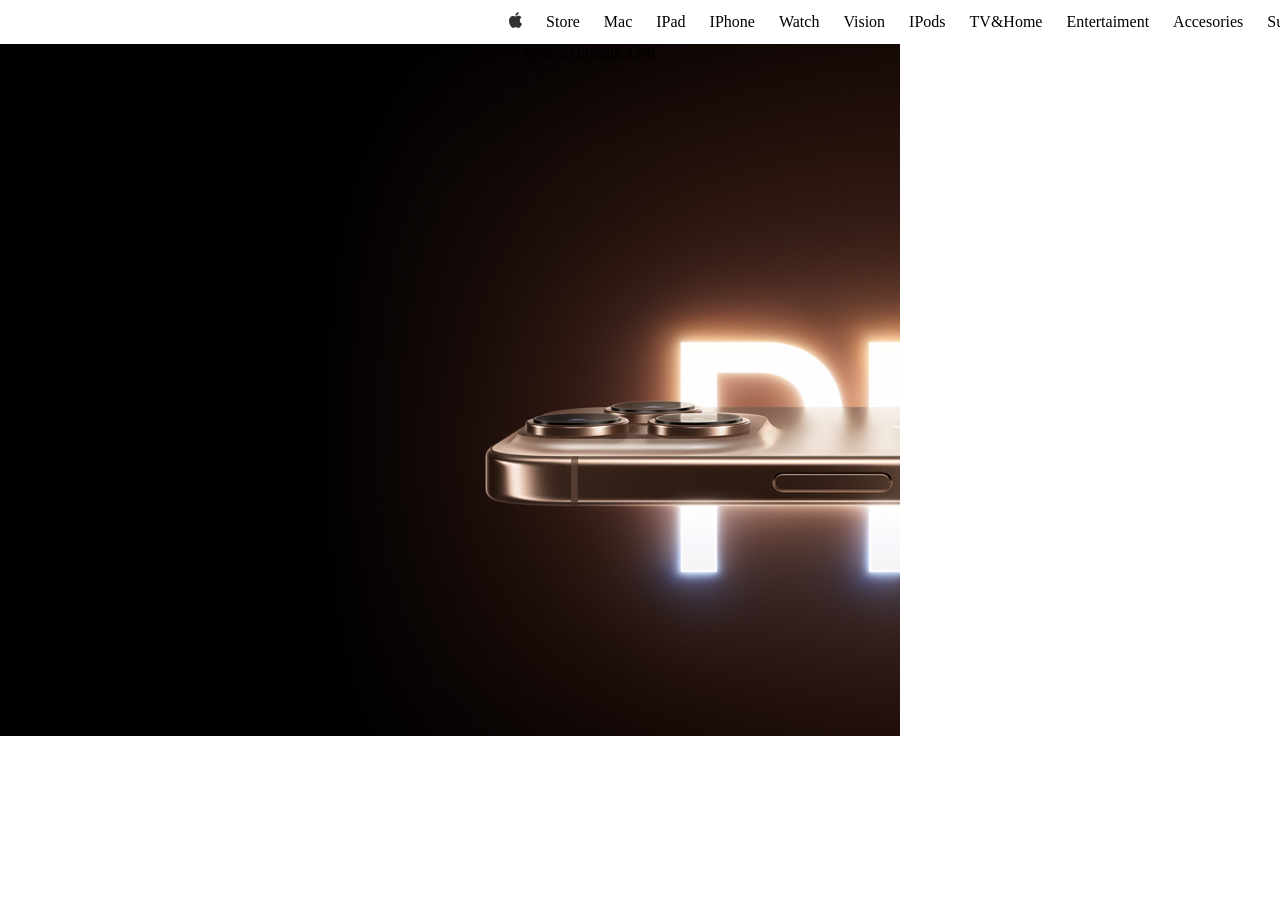
==== index.html @ 76fdfcd0 "nav heseg" ====
<!doctype html>
<html lang="en">
  <head>
    <meta charset="UTF-8" />
    <meta name="viewport" content="width=device-width, initial-scale=1.0" />
    <link rel="stylesheet" href="./style.css" />
    <title>Apple.com</title>
  </head>
  <body>
    <section class="header-menu">
      <div class="nav">
        <div class="item">
          <svg
            xmlns="http://www.w3.org/2000/svg"
            width="13"
            height="16"
            viewBox="0 0 13 16"
            fill="none"
          >
            <path
              d="M12.5589 5.4318C12.038 5.75071 11.6066 6.19655 11.3049 6.72761C11.0032 7.25867 10.8413 7.85759 10.8341 8.4683C10.8362 9.15565 11.0398 9.8273 11.4198 10.4001C11.7998 10.9728 12.3395 11.4215 12.972 11.6906C12.7226 12.4952 12.3536 13.2577 11.8772 13.9524C11.1956 14.9336 10.4829 15.9147 9.3985 15.9147C8.3141 15.9147 8.0352 15.2847 6.7855 15.2847C5.5668 15.2847 5.133 15.9354 4.1415 15.9354C3.15 15.9354 2.4581 15.0265 1.6628 13.9111C0.612269 12.3485 0.0349098 10.516 0 8.6335C0 5.5351 2.014 3.893 3.9969 3.893C5.0504 3.893 5.9283 4.5849 6.5893 4.5849C7.2193 4.5849 8.2005 3.8516 9.3985 3.8516C10.0145 3.83571 10.6249 3.97152 11.176 4.24708C11.7271 4.52264 12.202 4.92949 12.5589 5.4318ZM8.8305 2.54C9.3586 1.91876 9.65755 1.13513 9.6774 0.32C9.67829 0.212542 9.6679 0.105288 9.6464 0C8.73926 0.0886136 7.9004 0.520975 7.3019 1.2084C6.76871 1.80488 6.4585 2.56759 6.424 3.3669C6.4244 3.46411 6.43479 3.56102 6.455 3.6561C6.52652 3.66962 6.59912 3.67655 6.6719 3.6768C7.08997 3.64353 7.49692 3.5256 7.868 3.33018C8.23908 3.13475 8.56655 2.86591 8.8305 2.54Z"
              fill="black"
              fill-opacity="0.8"
            />
          </svg>
        </div>
        <div class="item"><p>Store</p></div>
        <div class="item"><p>Mac</p></div>
        <div class="item"><p>IPad</p></div>
        <div class="item"><p>IPhone</p></div>
        <div class="item"><p>Watch</p></div>
        <div class="item"><p>Vision</p></div>
        <div class="item"><p>IPods</p></div>
        <div class="item"><p>TV&Home</p></div>
        <div class="item"><p>Entertaiment</p></div>
        <div class="item"><p>Accesories</p></div>
        <div class="item"><p>Support</p></div>
        <svg
          xmlns="http://www.w3.org/2000/svg"
          width="31"
          height="44"
          viewBox="0 0 31 44"
          fill="none"
        >
          <path
            d="M22.298 27.202L18.428 23.332C19.129 22.403 19.55 21.251 19.55 20C19.55 16.94 17.061 14.45 14 14.45C10.94 14.45 8.44995 16.94 8.44995 20C8.44995 23.061 10.94 25.55 14 25.55C15.251 25.55 16.403 25.129 17.332 24.428L21.202 28.298C21.353 28.449 21.552 28.526 21.75 28.526C21.948 28.526 22.146 28.45 22.298 28.298C22.601 27.995 22.601 27.505 22.298 27.202ZM9.54995 20C9.54995 17.546 11.547 15.55 14 15.55C16.454 15.55 18.45 17.547 18.45 20C18.45 22.453 16.454 24.45 14 24.45C11.546 24.45 9.54995 22.454 9.54995 20Z"
            fill="black"
            fill-opacity="0.8"
          />
        </svg>
        <svg
          xmlns="http://www.w3.org/2000/svg"
          width="14"
          height="44"
          viewBox="0 0 14 44"
          fill="none"
        >
          <path
            d="M11.3535 16.0283H10.333C10.2236 15.2173 9.82728 14.4723 9.21582 13.9284C8.60436 13.3845 7.81827 13.0776 7.00003 13.0635C6.18179 13.0776 5.3957 13.3845 4.78424 13.9284C4.17278 14.4723 3.77643 15.2173 3.66703 16.0283H2.64703C2.08582 16.0286 1.54769 16.2517 1.15078 16.6485C0.753865 17.0452 0.530612 17.5833 0.530029 18.1445V25.86C0.530532 26.4211 0.753634 26.9591 1.15038 27.356C1.54712 27.7528 2.08509 27.976 2.64623 27.9767H11.3532C11.9145 27.9762 12.4526 27.753 12.8495 27.3562C13.2463 26.9593 13.4695 26.4212 13.47 25.86V18.1445C13.4694 17.5834 13.2463 17.0454 12.8495 16.6486C12.4527 16.2519 11.9147 16.0288 11.3535 16.0283ZM7.00003 14.1631C7.52744 14.1745 8.03515 14.3656 8.43921 14.7048C8.84328 15.0439 9.11951 15.5108 9.22223 16.0283H4.77783C4.88055 15.5108 5.15678 15.0439 5.56085 14.7048C5.96491 14.3656 6.47262 14.1745 7.00003 14.1631ZM12.37 25.86C12.3697 26.1296 12.2626 26.388 12.072 26.5787C11.8814 26.7693 11.623 26.8767 11.3534 26.8771H2.64653C2.37697 26.8766 2.11859 26.7693 1.92804 26.5786C1.73749 26.388 1.63032 26.1295 1.63003 25.86V18.1445C1.63035 17.875 1.73755 17.6166 1.92814 17.426C2.11872 17.2354 2.37711 17.1282 2.64663 17.1279H11.3536C11.6231 17.1282 11.8815 17.2355 12.072 17.4261C12.2625 17.6166 12.3697 17.875 12.37 18.1445V25.86Z"
            fill="black"
            fill-opacity="0.8"
          />
        </svg>
      </div>
      <div class="donating">
        <p>
          We're donating $5 to the Global fund for every purchase made with
          Apple Pay at Apple. Through 12/8
        </p>
      </div>
    </section>
    <section>
      <div class="background1"></div>
      <div class="background2"></div>
      <div class="background3"></div>
    </section>
  </body>
</html>
---- style.css ----
* {
  margin: 0;
  box-sizing: border-box;
  padding: 0;
}
.header-menu {
  width: 1920px;
  height: 44px;
  display: flex;
  flex-direction: column;
  align-items: center;
}
.nav {
  background-color: #0000d0cc 80%;
  width: 1920px;
  display: flex;
  align-items: center;
  justify-content: center;
  gap: 24px;
}
.donating {
  width: 1920px;
}

.background1 {
  background-image: url(img/Figure.png);
  width: 100vh;
  height: 692px;
}
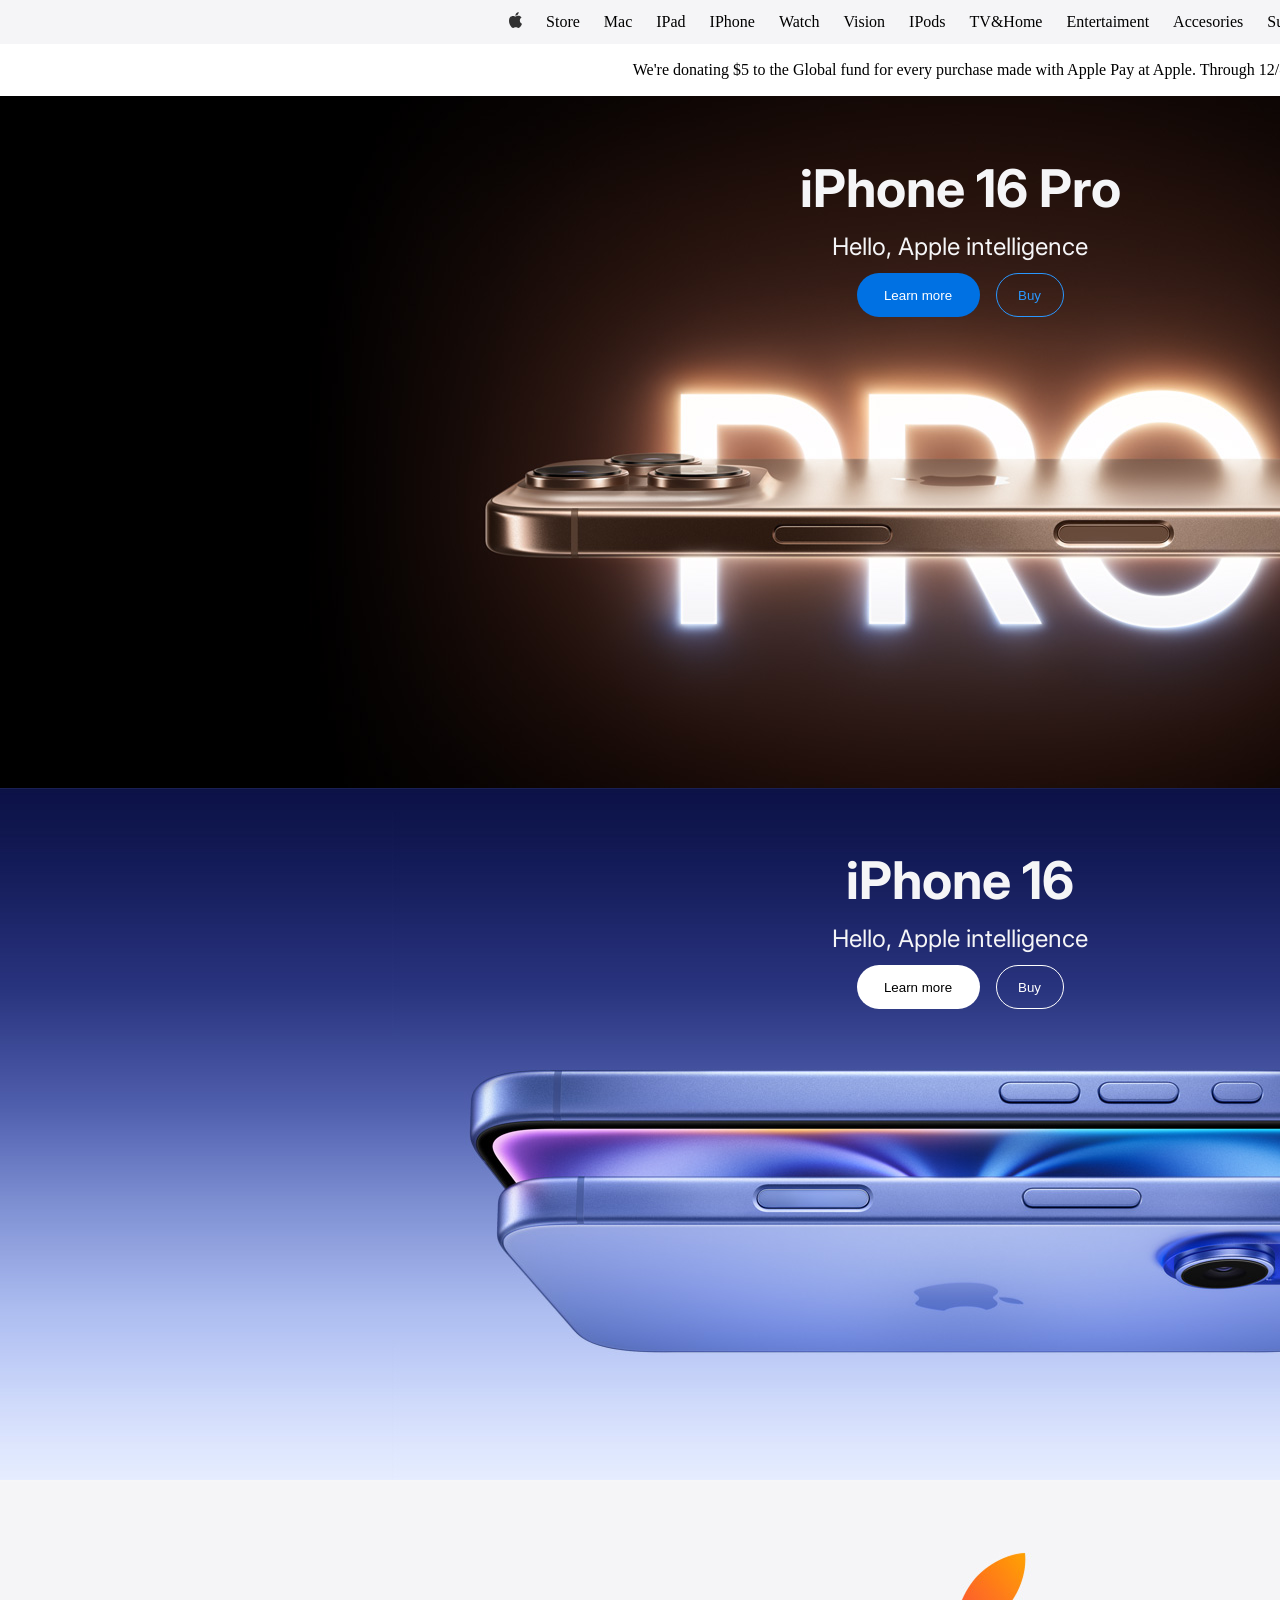
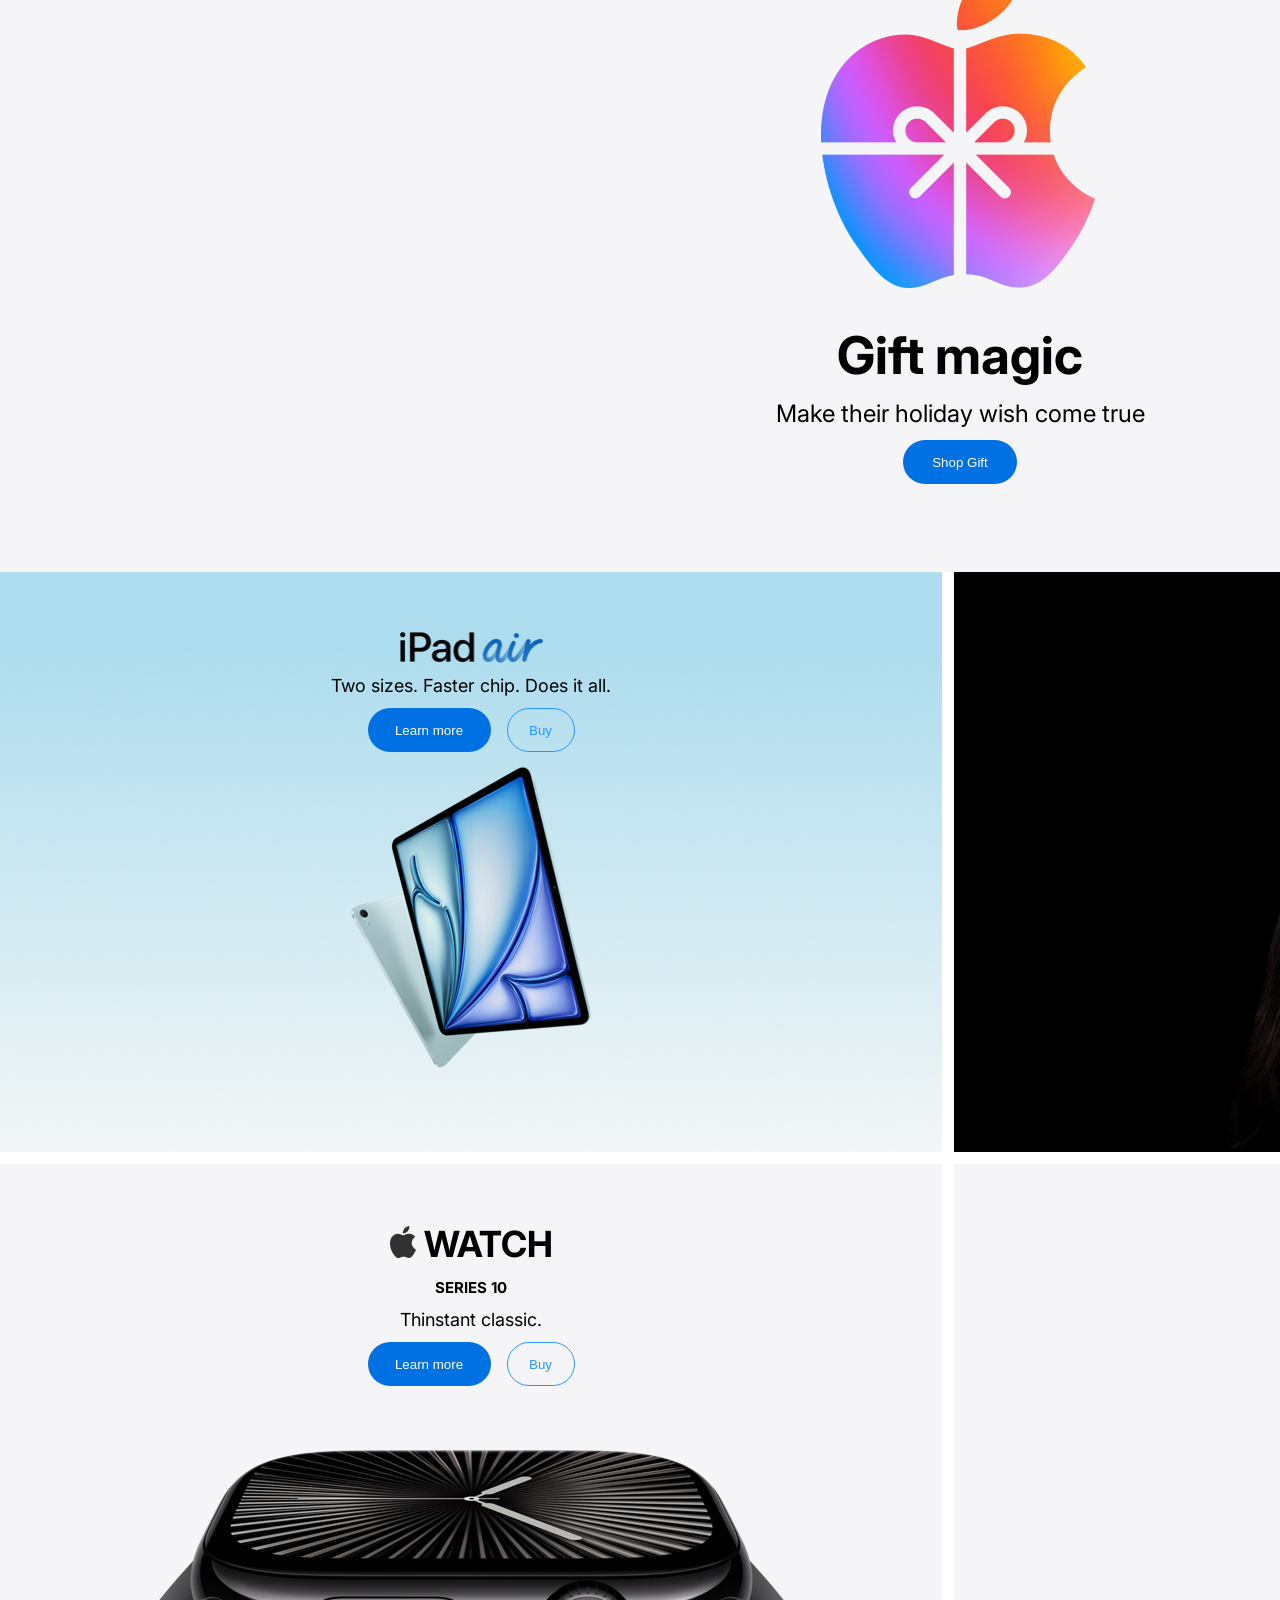
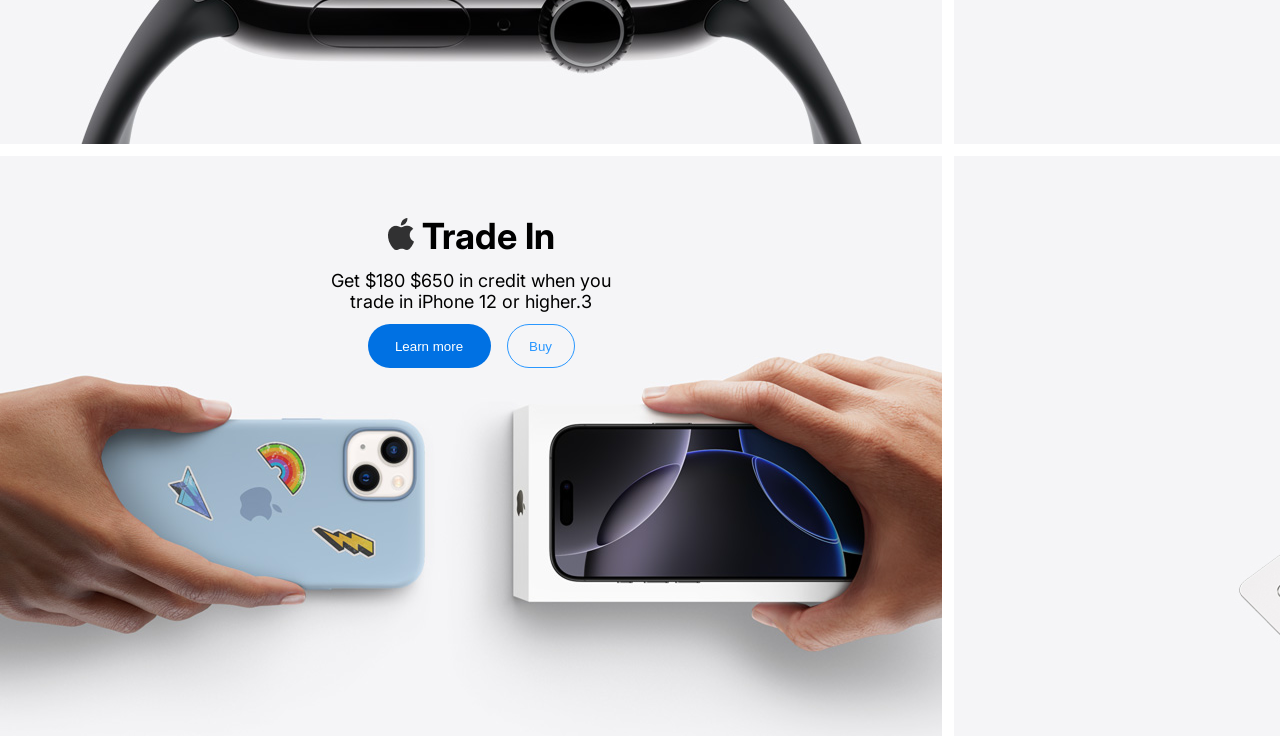
==== commit 92159b9a: "2 section duussan" ====
--- a/index.html
+++ b/index.html
@@ -4,6 +4,12 @@
     <meta charset="UTF-8" />
     <meta name="viewport" content="width=device-width, initial-scale=1.0" />
     <link rel="stylesheet" href="./style.css" />
+    <link rel="preconnect" href="https://fonts.googleapis.com" />
+    <link rel="preconnect" href="https://fonts.gstatic.com" crossorigin />
+    <link
+      href="https://fonts.googleapis.com/css2?family=Inter:ital,opsz,wght@0,14..32,100..900;1,14..32,100..900&family=Montserrat:ital,wght@0,100..900;1,100..900&display=swap"
+      rel="stylesheet"
+    />
     <title>Apple.com</title>
   </head>
   <body>
@@ -62,17 +68,120 @@
           />
         </svg>
       </div>
-      <div class="donating">
-        <p>
-          We're donating $5 to the Global fund for every purchase made with
-          Apple Pay at Apple. Through 12/8
-        </p>
+    </section>
+    <div class="banner">
+      <p>
+        We're donating $5 to the Global fund for every purchase made with Apple
+        Pay at Apple. Through 12/8
+      </p>
+    </div>
+    <section>
+      <div class="background" id="background-1">
+        <div class="title-1">
+          <h2>iPhone 16 Pro</h2>
+          <p>Hello, Apple intelligence</p>
+          <div class="buttons">
+            <button class="button-pri">Learn more</button>
+            <button class="button-sec">Buy</button>
+          </div>
+        </div>
+      </div>
+      <div class="background" id="background-2">
+        <div class="title-1">
+          <h2>iPhone 16</h2>
+          <p>Hello, Apple intelligence</p>
+          <div class="buttons">
+            <button class="button-pri-2">Learn more</button>
+            <button class="button-sec-2">Buy</button>
+          </div>
+        </div>
+      </div>
+      <div class="background3" id="background-3">
+        <div class="title-3">
+          <h2>Gift magic</h2>
+          <p>Make their holiday wish come true</p>
+          <div class="buttons3">
+            <button class="button-pri-3">Shop Gift</button>
+          </div>
+        </div>
       </div>
     </section>
-    <section>
-      <div class="background1"></div>
-      <div class="background2"></div>
-      <div class="background3"></div>
+    <section class="porduct-container">
+      <div id="porduct-background-1" class="porduct">
+        <div class="porduct-title">
+          <img src="./img/Heading 3.png" alt="" />
+          <p class="porduct-sub">Two sizes. Faster chip. Does it all.</p>
+          <div class="buttons">
+            <button class="button-pri">Learn more</button>
+            <button class="button-sec">Buy</button>
+          </div>
+        </div>
+      </div>
+      <div id="porduct-background-2" class="porduct-bottom">
+        <div class="porduct-title-bottom">
+          <h2>AirPods Pro 2</h2>
+          <p class="porduct-sub">Now with a Hearing Aid feature.</p>
+          <div class="buttons">
+            <button class="button-pri">Learn more</button>
+            <button class="button-sec">Buy</button>
+          </div>
+        </div>
+      </div>
+      <div id="porduct-background-3" class="porduct">
+        <div class="porduct-title">
+          <div class="apple-icon">
+            <img src="./img/Vector (2).png" alt="" />
+            <h2>WATCH</h2>
+          </div>
+          <h3>SERIES 10</h3>
+          <p class="porduct-sub">Thinstant classic.</p>
+          <div class="buttons">
+            <button class="button-pri">Learn more</button>
+            <button class="button-sec">Buy</button>
+          </div>
+        </div>
+      </div>
+      <div id="porduct-background-4" class="porduct">
+        <div class="porduct-title">
+          <h2>MacBook Air</h2>
+          <p class="porduct-sub">Lean. Mean. M3 machine.</p>
+          <div class="buttons">
+            <button class="button-pri">Learn more</button>
+            <button class="button-sec">Buy</button>
+          </div>
+        </div>
+      </div>
+      <div id="porduct-background-5" class="porduct">
+        <div class="porduct-title">
+          <div class="apple-icon">
+            <img src="./img/Vector (2).png" alt="" />
+            <h2>Trade In</h2>
+          </div>
+          <p class="porduct-sub">
+            Get $180 $650 in credit when you trade in iPhone 12 or higher.3
+          </p>
+          <div class="buttons">
+            <button class="button-pri">Learn more</button>
+            <button class="button-sec">Buy</button>
+          </div>
+        </div>
+      </div>
+      <div id="porduct-background-6" class="porduct">
+        <div class="porduct-title">
+          <div class="apple-icon">
+            <img src="./img/Vector (2).png" alt="" />
+            <h2>Card</h2>
+          </div>
+          <p class="porduct-sub">
+            Get up to 3% Daily Cash back with every purchase.
+          </p>
+          <div class="buttons">
+            <button class="button-pri">Learn more</button>
+            <button class="button-sec">Buy</button>
+          </div>
+        </div>
+      </div>
     </section>
+    <section></section>
   </body>
 </html>
--- a/style.css
+++ b/style.css
@@ -9,21 +9,267 @@
   display: flex;
   flex-direction: column;
   align-items: center;
+  gap: 12px;
 }
 .nav {
-  background-color: #0000d0cc 80%;
+  background-color: #f5f5f7;
   width: 1920px;
   display: flex;
   align-items: center;
   justify-content: center;
   gap: 24px;
-}
-.donating {
-  width: 1920px;
-}
-
-.background1 {
+  position: fixed;
+}
+.banner {
+  width: 1920px;
+  height: 52px;
+  display: flex;
+  align-items: center;
+  justify-content: center;
+}
+
+#background-1 {
   background-image: url(img/Figure.png);
-  width: 100vh;
+}
+#background-2 {
+  background-image: url(img/back-2.png);
+}
+#background-3 {
+  background-image: url(img/back-3.png);
+}
+
+/* background-1 */
+
+.background {
+  width: 1920px;
   height: 692px;
-}
+  display: flex;
+  flex-direction: column;
+  align-items: center;
+}
+
+.title-1 {
+  height: 407px;
+  height: 172px;
+  gap: 12px;
+  display: flex;
+  align-items: center;
+  justify-content: center;
+  flex-direction: column;
+  margin-top: 55px;
+}
+.title-1 h2 {
+  font-size: 52px;
+  font-family: inter;
+  color: #f5f5f7;
+}
+.title-1 p {
+  font-size: 24px;
+  font-family: Inter;
+  color: #f5f5f7;
+}
+
+.buttons {
+  width: 207px;
+  height: 44px;
+}
+
+.button-pri {
+  background-color: #0071e3;
+  border-radius: 999px;
+  width: 123px;
+  height: 44px;
+  border: none;
+  color: #ffffff;
+}
+
+.button-sec {
+  background-color: transparent;
+  border-radius: 999px;
+  width: 68px;
+  height: 44px;
+  border: 1px solid #2997ff;
+  color: #2997ff;
+}
+
+/* background-2 */
+
+.button-pri-2 {
+  background-color: #ffffff;
+  border-radius: 999px;
+  width: 123px;
+  height: 44px;
+  border: none;
+  color: #000000;
+}
+
+.button-sec-2 {
+  background-color: transparent;
+  border-radius: 999px;
+  width: 68px;
+  height: 44px;
+  border: 1px solid #ffffff;
+  color: #ffffff;
+}
+
+/* background-3 */
+
+.background3 {
+  width: 1920px;
+  height: 692px;
+  display: flex;
+  flex-direction: column;
+  align-items: center;
+  justify-content: flex-end;
+}
+
+.title-3 {
+  height: 407px;
+  height: 172px;
+  gap: 12px;
+  display: flex;
+  align-items: center;
+  justify-content: center;
+  flex-direction: column;
+  margin-bottom: 82px;
+}
+.title-3 h2 {
+  font-size: 52px;
+  font-family: inter;
+  color: #000000;
+}
+.title-3 p {
+  font-size: 24px;
+  font-family: Inter;
+  color: #000000;
+}
+
+.buttons {
+  width: 207px;
+  height: 44px;
+  display: flex;
+  align-items: center;
+  justify-content: space-between;
+}
+
+.button-pri-3 {
+  background-color: #0071e3;
+  border-radius: 999px;
+  width: 114px;
+  height: 44px;
+  border: none;
+  color: #ffffff;
+}
+
+/* Porduct heseg */
+#porduct-background-1 {
+  background-image: url(img/porduct-back1.png);
+}
+#porduct-background-2 {
+  background-image: url(img/porduct-back2.png);
+}
+#porduct-background-3 {
+  background-image: url(img/porduct-back3.png);
+}
+#porduct-background-4 {
+  background-image: url(img/porduct-back4.png);
+}
+#porduct-background-5 {
+  background-image: url(img/porduct-back5.png);
+}
+#porduct-background-6 {
+  background-image: url(img/porduct-back6.png);
+}
+
+.porduct-container {
+  width: 1920px;
+  height: 1764px;
+  display: flex;
+  flex-wrap: wrap;
+  gap: 12px;
+}
+
+.porduct {
+  width: 942px;
+  height: 580px;
+  display: flex;
+  flex-direction: column;
+  align-items: center;
+}
+.porduct-title {
+  width: 322px;
+  display: flex;
+  flex-direction: column;
+  align-items: center;
+  gap: 12px;
+  margin-top: 58px;
+}
+.porduct-title img {
+  width: 433px;
+  height: 33px;
+}
+
+.porduct-sub {
+  font-size: 18px;
+  font-family: inter;
+  font-style: regular;
+  text-align: center;
+}
+
+.apple-icon {
+  display: flex;
+  align-items: center;
+  gap: 8px;
+}
+.apple-icon h2 {
+  font-size: 32px;
+  font-family: inter;
+  font-style: bold;
+}
+.porduct-title h3 {
+  font-size: 15px;
+  font-family: inter;
+  font-style: bold;
+}
+
+.apple-icon img {
+  width: 26px;
+  height: 32px;
+  margin-top: -5px;
+}
+
+.porduct-bottom {
+  width: 942px;
+  height: 580px;
+  display: flex;
+  flex-direction: column;
+  align-items: center;
+  justify-content: end;
+}
+.porduct-title-bottom {
+  display: flex;
+  flex-direction: column;
+  align-items: center;
+  gap: 12px;
+  margin-bottom: 58px;
+}
+
+.porduct-title-bottom h2 {
+  color: #ffffff;
+  font-size: 36px;
+  font-family: inter;
+  font-style: regular;
+}
+.porduct-title-bottom p {
+  color: #ffffff;
+  font-size: 18px;
+  font-family: inter;
+  font-style: regular;
+}
+.porduct-title h2 {
+  color: #000000;
+  font-size: 36px;
+  font-family: inter;
+  font-style: regular;
+  text-align: center;
+}
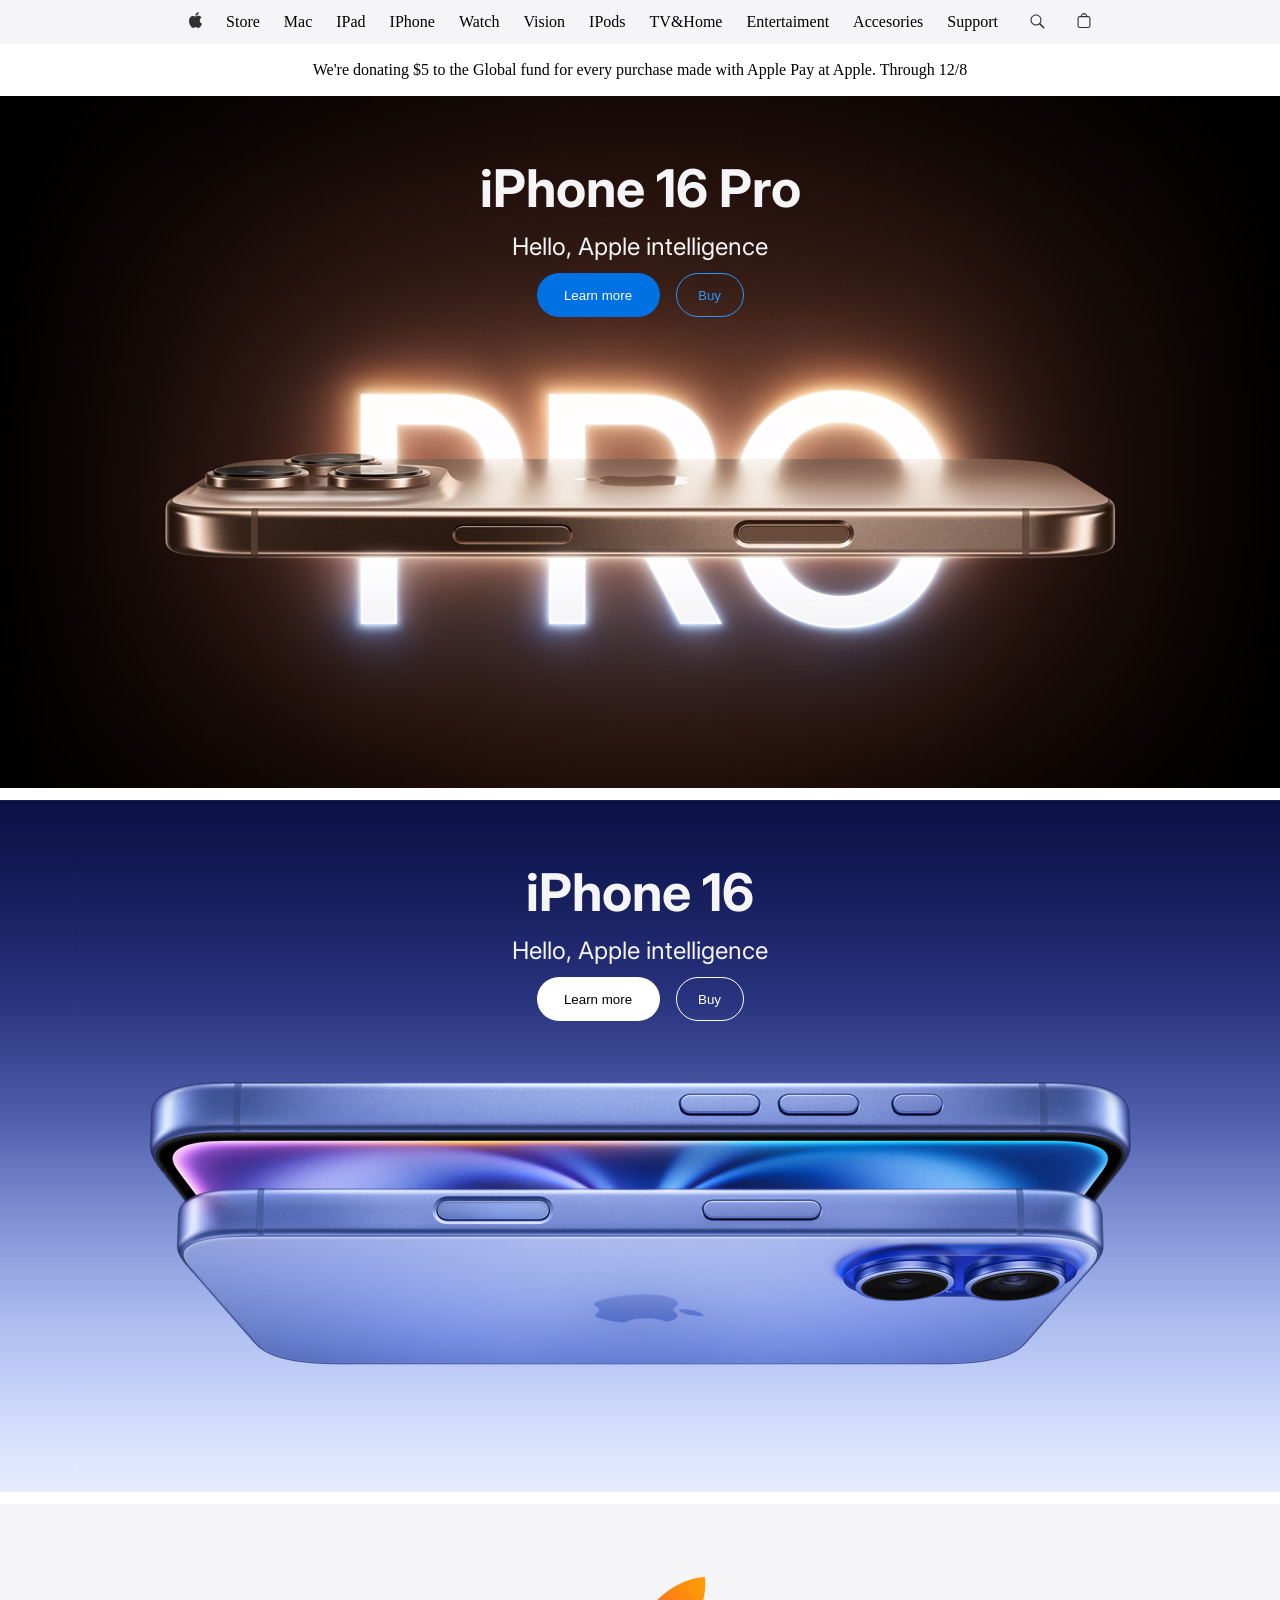
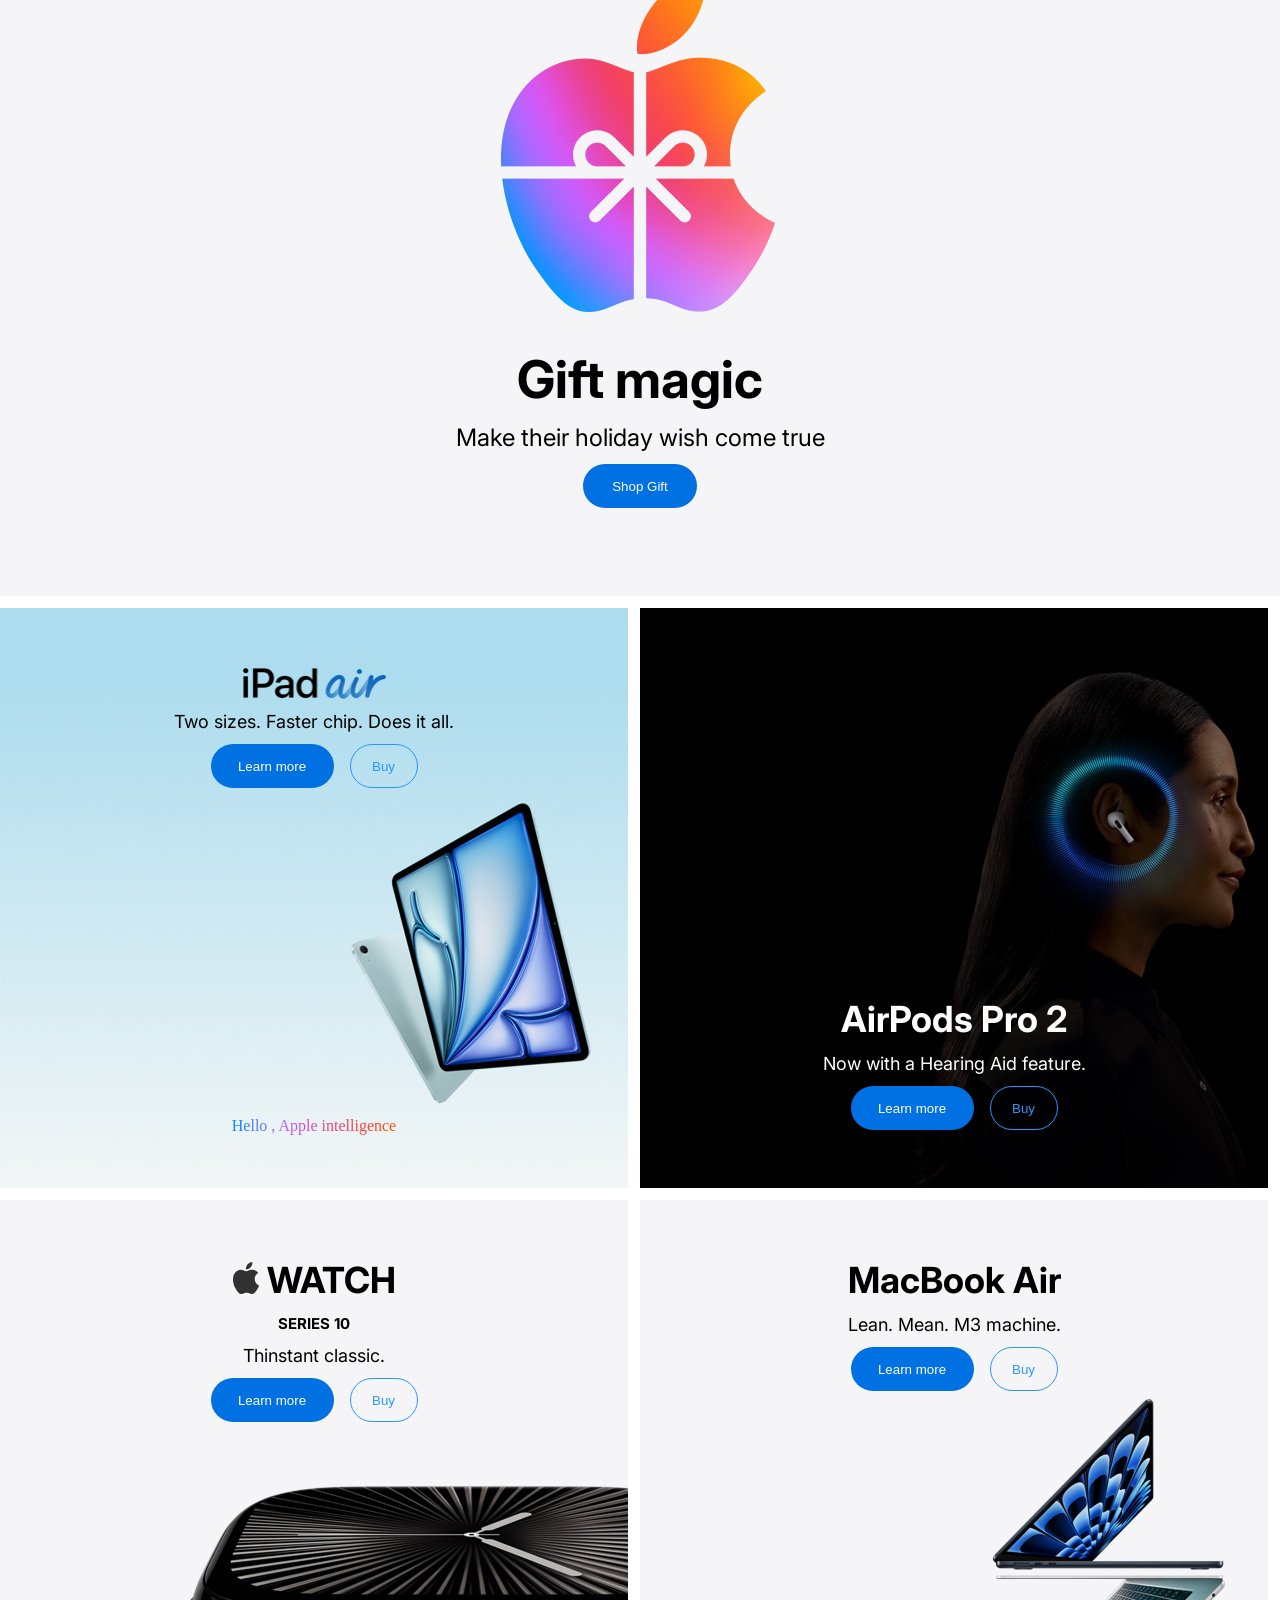
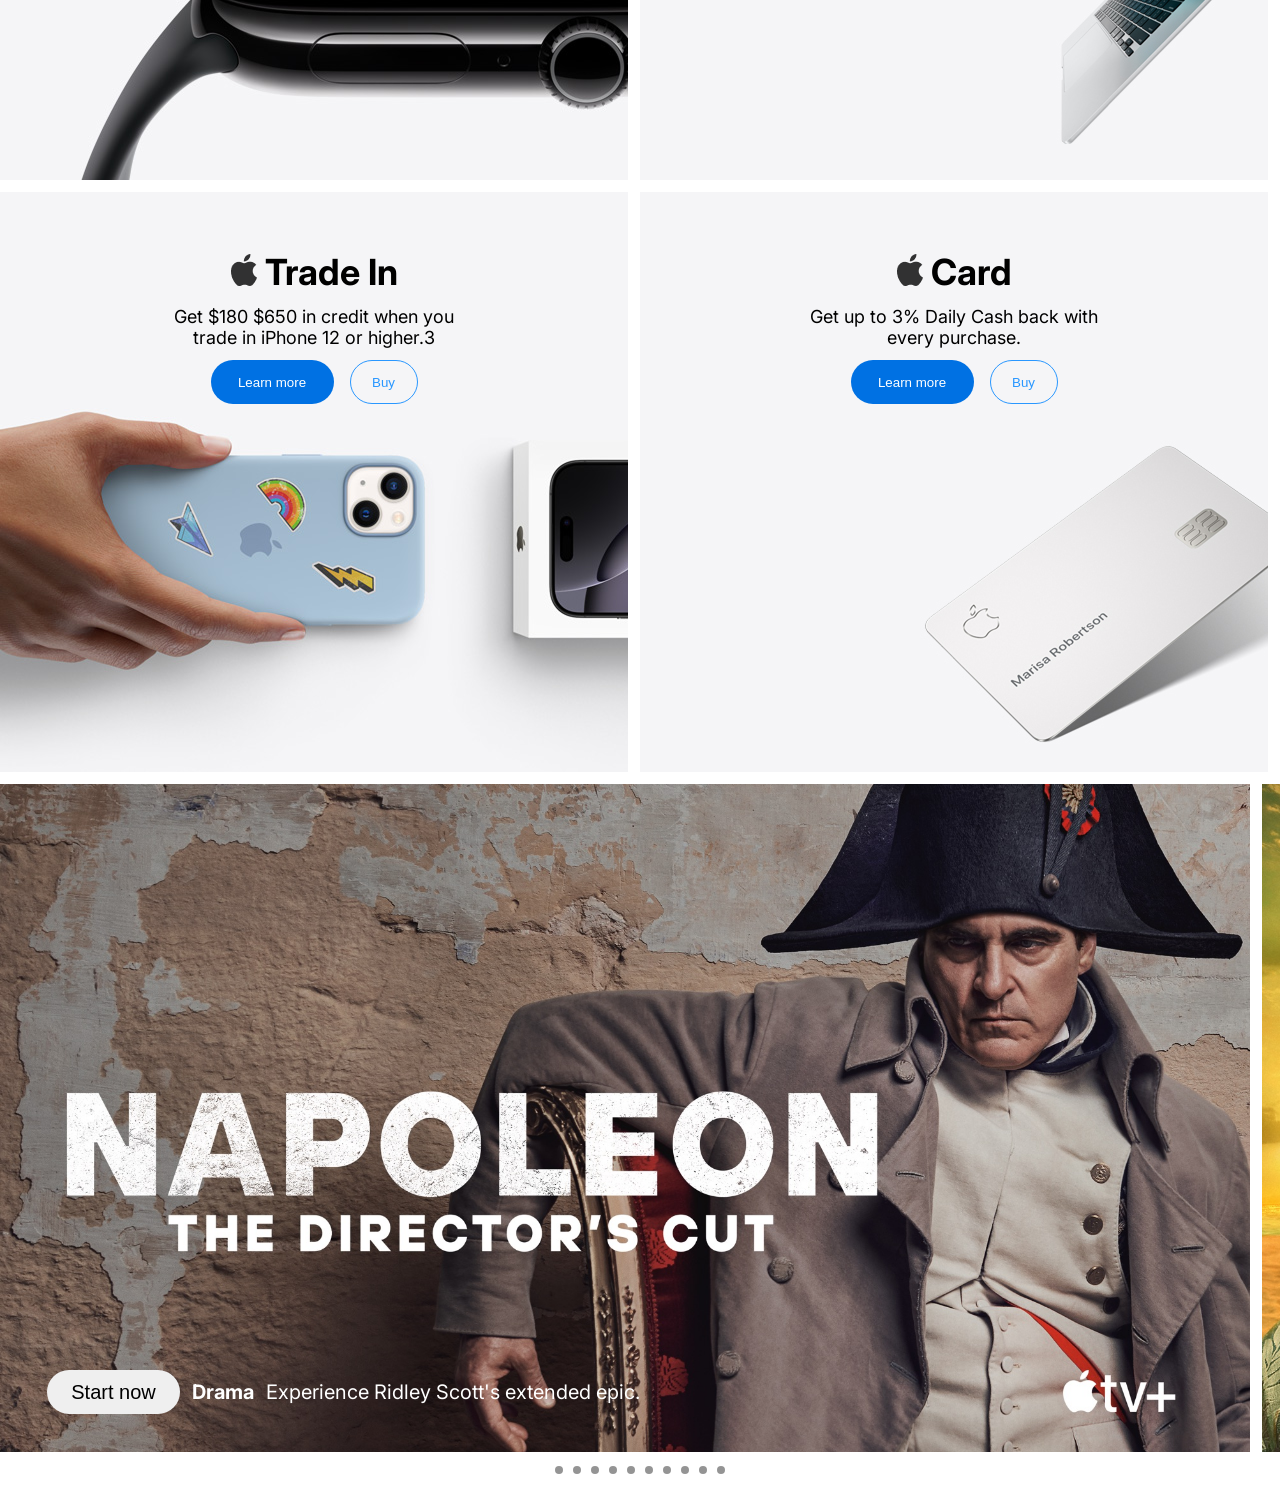
==== commit 5a04c18a: "3dahi" ====
--- a/index.html
+++ b/index.html
@@ -75,7 +75,7 @@
         Pay at Apple. Through 12/8
       </p>
     </div>
-    <section>
+    <section class="hero-container">
       <div class="background" id="background-1">
         <div class="title-1">
           <h2>iPhone 16 Pro</h2>
@@ -116,6 +116,9 @@
             <button class="button-sec">Buy</button>
           </div>
         </div>
+        <div class="bottom-text">
+          <p>Hello , Apple intelligence</p>
+        </div>
       </div>
       <div id="porduct-background-2" class="porduct-bottom">
         <div class="porduct-title-bottom">
@@ -182,6 +185,93 @@
         </div>
       </div>
     </section>
-    <section></section>
+    <section class="media-container">
+      <div id="media-1" class="scroll-item">
+        <div class="info">
+          <button>Start now</button>
+          <h2>Drama</h2>
+          <p>Experience Ridley Scott's extended epic.</p>
+        </div>
+      </div>
+      <div id="media-2" class="scroll-item">
+        <div class="info">
+          <button>Start now</button>
+          <h2>Comedy</h2>
+          <p>The shady side of paradise.</p>
+        </div>
+      </div>
+      <div id="media-3" class="scroll-item">
+        <div class="info">
+          <button>Start now</button>
+          <h2>Action</h2>
+          <p>· Worst. Heist. Ever.</p>
+        </div>
+      </div>
+      <div id="media-4" class="scroll-item">
+        <div class="info">
+          <button>Start now</button>
+          <h2>Documentary</h2>
+          <p>All that glitters isn't gold.</p>
+        </div>
+      </div>
+      <div id="media-6" class="scroll-item">
+        <div class="info">
+          <button>Start now</button>
+          <h2>Crime ·</h2>
+          <p>Presume nothing.</p>
+        </div>
+      </div>
+      <div id="media-5" class="scroll-item">
+        <div class="info">
+          <button>Start now</button>
+          <h2>Stream</h2>
+          <p>Watch Messi, every club, and every match--live.</p>
+        </div>
+      </div>
+      <div id="media-7" class="scroll-item">
+        <div class="info">
+          <button>Start now</button>
+          <h2>Drama ·</h2>
+          <p>New season.</p>
+        </div>
+      </div>
+      <div id="media-8" class="scroll-item">
+        <div class="info">
+          <button>See the Schedule</button>
+          <p>Live MLB games, every Friday.</p>
+        </div>
+      </div>
+      <div id="media-9" class="scroll-item">
+        <div class="info">
+          <button>Start now</button>
+          <h2>Thriller ·</h2>
+          <p>
+            Natalie Portman and Moses Ingram star in a visionary noir thriller.
+          </p>
+        </div>
+      </div>
+      <div id="media-10" class="scroll-item">
+        <div class="info">
+          <button>Start now</button>
+          <h2>Drama ·</h2>
+          <p>16 Emmy® Nominations Including Best Drama</p>
+        </div>
+      </div>
+    </section>
+    <section class="bullets">
+      <a class="dot-1" href="#media-1"></a>
+      <a class="dot-1" href="#media-2"></a>
+      <a class="dot-1" href="#media-3"></a>
+      <a class="dot-1" href="#media-4"></a>
+      <a class="dot-1" href="#media-5"></a>
+      <a class="dot-1" href="#media-6"></a>
+      <a class="dot-1" href="#media-7"></a>
+      <a class="dot-1" href="#media-8"></a>
+      <a class="dot-1" href="#media-9"></a>
+      <a class="dot-1" href="#media-10"></a>
+    </section>
+    <section class="slider">
+      <div></div>
+    </section>
   </body>
 </html>
--- a/style.css
+++ b/style.css
@@ -3,8 +3,9 @@
   box-sizing: border-box;
   padding: 0;
 }
+
 .header-menu {
-  width: 1920px;
+  width: 100vw;
   height: 44px;
   display: flex;
   flex-direction: column;
@@ -13,7 +14,7 @@
 }
 .nav {
   background-color: #f5f5f7;
-  width: 1920px;
+  width: 100vw;
   display: flex;
   align-items: center;
   justify-content: center;
@@ -21,7 +22,7 @@
   position: fixed;
 }
 .banner {
-  width: 1920px;
+  width: 100vw;
   height: 52px;
   display: flex;
   align-items: center;
@@ -39,13 +40,18 @@
 }
 
 /* background-1 */
-
+.hero-container {
+  display: flex;
+  flex-direction: column;
+  gap: 12px;
+}
 .background {
-  width: 1920px;
+  width: 100vw;
   height: 692px;
   display: flex;
   flex-direction: column;
   align-items: center;
+  background-position: center;
 }
 
 .title-1 {
@@ -115,12 +121,13 @@
 /* background-3 */
 
 .background3 {
-  width: 1920px;
+  width: 100vw;
   height: 692px;
   display: flex;
   flex-direction: column;
   align-items: center;
   justify-content: flex-end;
+  background-position: center;
 }
 
 .title-3 {
@@ -182,19 +189,22 @@
 }
 
 .porduct-container {
-  width: 1920px;
+  width: 100vw;
   height: 1764px;
   display: flex;
   flex-wrap: wrap;
   gap: 12px;
+  background-position: center;
+  margin-top: 12px;
 }
 
 .porduct {
-  width: 942px;
+  width: calc(50% - 12px);
   height: 580px;
   display: flex;
   flex-direction: column;
   align-items: center;
+  justify-content: space-between;
 }
 .porduct-title {
   width: 322px;
@@ -207,6 +217,19 @@
 .porduct-title img {
   width: 433px;
   height: 33px;
+}
+.bottom-text p {
+  background: linear-gradient(
+    90.43deg,
+    #0090f7 0%,
+    #ba62fc 33.33%,
+    #f2416b 66.67%,
+    #f55600 100%
+  );
+  background-clip: text;
+  margin-bottom: 53px;
+  -webkit-background-clip: text;
+  -webkit-text-fill-color: transparent;
 }
 
 .porduct-sub {
@@ -239,7 +262,7 @@
 }
 
 .porduct-bottom {
-  width: 942px;
+  width: calc(50% - 12px);
   height: 580px;
   display: flex;
   flex-direction: column;
@@ -273,3 +296,100 @@
   font-style: regular;
   text-align: center;
 }
+
+/* media heseg */
+
+.media-container {
+  overflow: scroll;
+  scroll-behavior: smooth;
+  scrollbar-width: none;
+  display: flex;
+  gap: 12px;
+}
+
+#media-1 {
+  background-image: url(./img/napoleon.jpg);
+}
+#media-2 {
+  background-image: url(./img/bad-monkey.jpg);
+}
+
+#media-3 {
+  background-image: url(./img/instigators.jpg);
+}
+
+#media-4 {
+  background-image: url(./img/k-pop-idols.jpg);
+}
+#media-5 {
+  background-image: url(./img/season-pass.jpg);
+}
+#media-6 {
+  background-image: url(./img/pressumed-innocent.jpg);
+}
+#media-7 {
+  background-image: url(./img/pachinko.jpg);
+}
+#media-8 {
+  background-image: url(./img/baseball.jpg);
+}
+#media-9 {
+  background-image: url(./img/lady-in-the-lake.jpg);
+}
+#media-10 {
+  background-image: url(./img/morning-show.jpg);
+}
+
+.scroll-item {
+  position: relative;
+  min-width: 1250px;
+  height: 668px;
+  background-size: cover;
+  margin-top: 12px;
+}
+.info {
+  gap: 12px;
+  display: flex;
+  align-items: center;
+  left: 47px;
+  bottom: 38px;
+  position: absolute;
+  font-size: 20px;
+}
+
+.info button {
+  width: 133px;
+  height: 44px;
+  border-radius: 999px;
+  color: #000000;
+  border: none;
+  font-size: 20px;
+}
+.info h2 {
+  font-size: 20px;
+  font-family: inter;
+  font-style: bold;
+  color: white;
+}
+
+.info p {
+  font-size: 20px;
+  font-family: inter;
+  font-style: regular;
+  color: white;
+}
+.bullets {
+  display: flex;
+  align-items: center;
+  justify-content: center;
+  gap: 10px;
+  margin: 14px;
+}
+
+.dot-1 {
+  display: block;
+  width: 8px;
+  height: 8px;
+  border-radius: 50%;
+  background-color: #0000006b;
+}
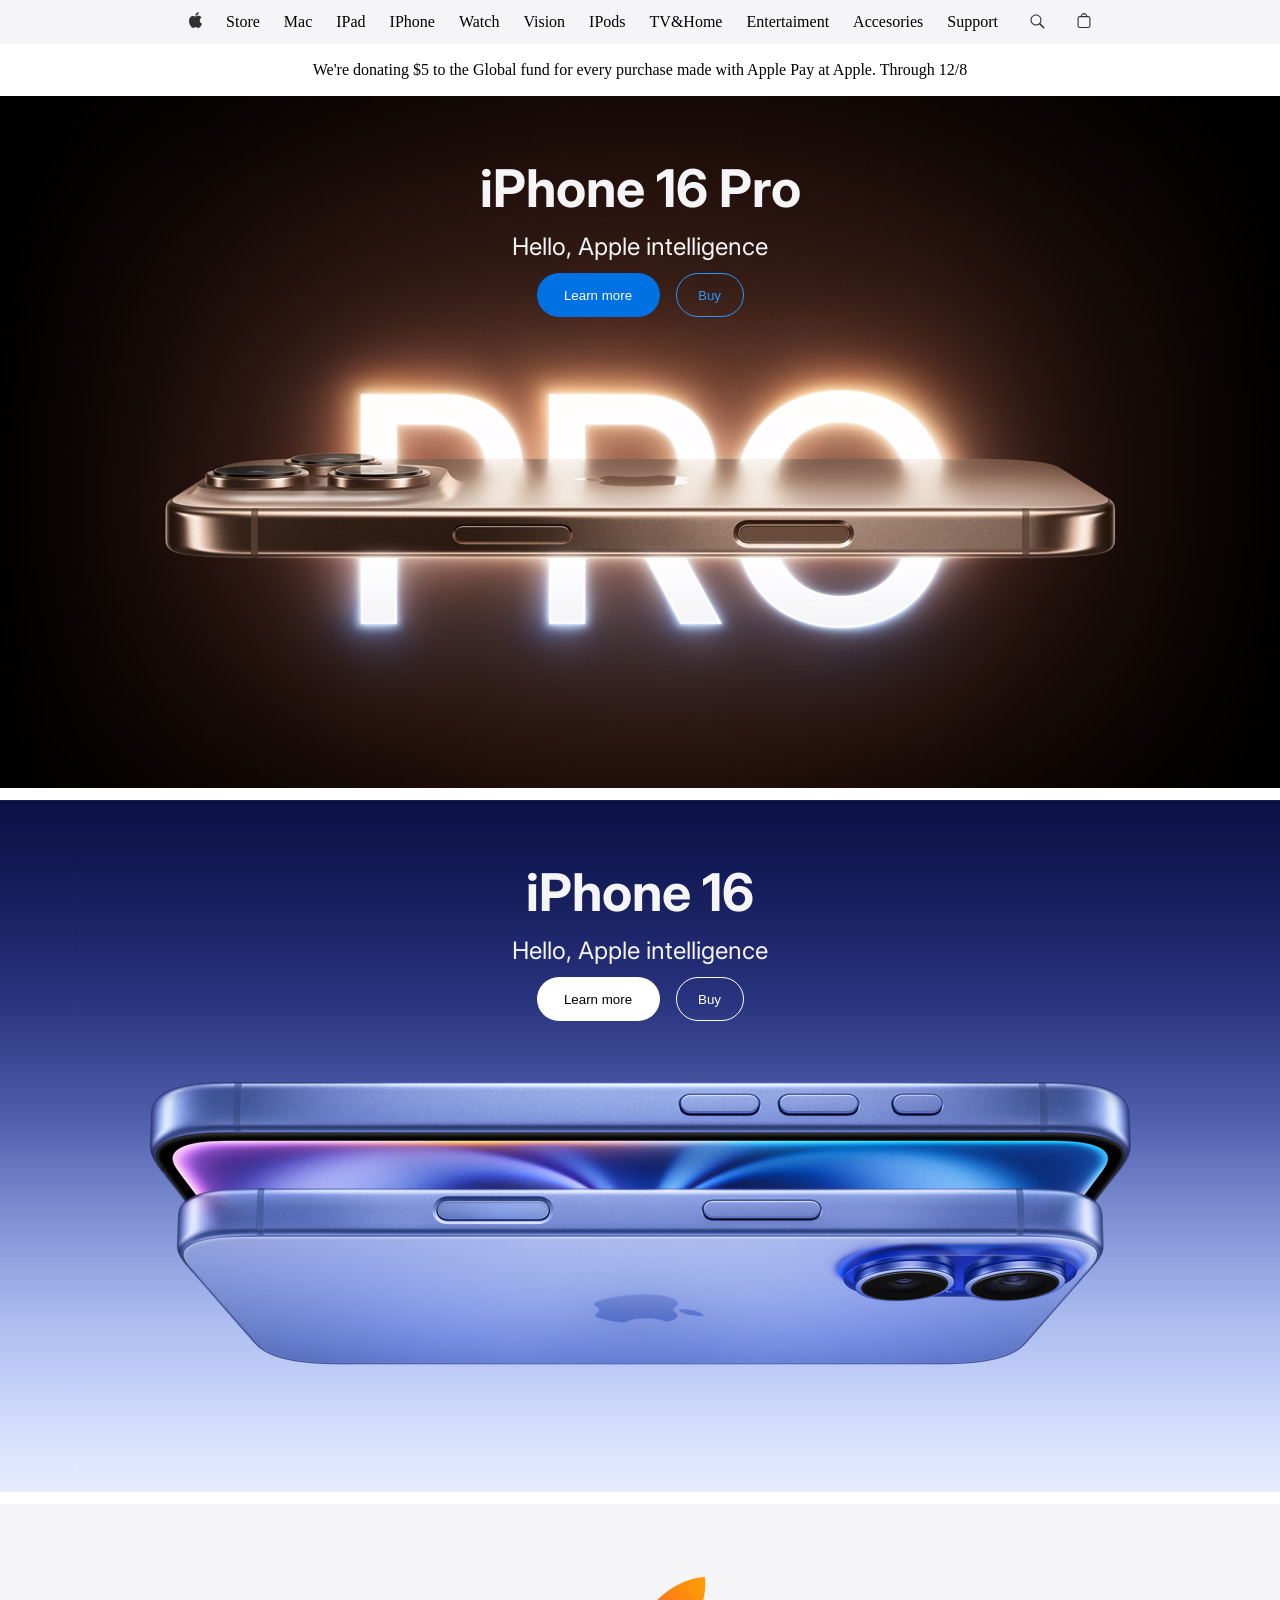
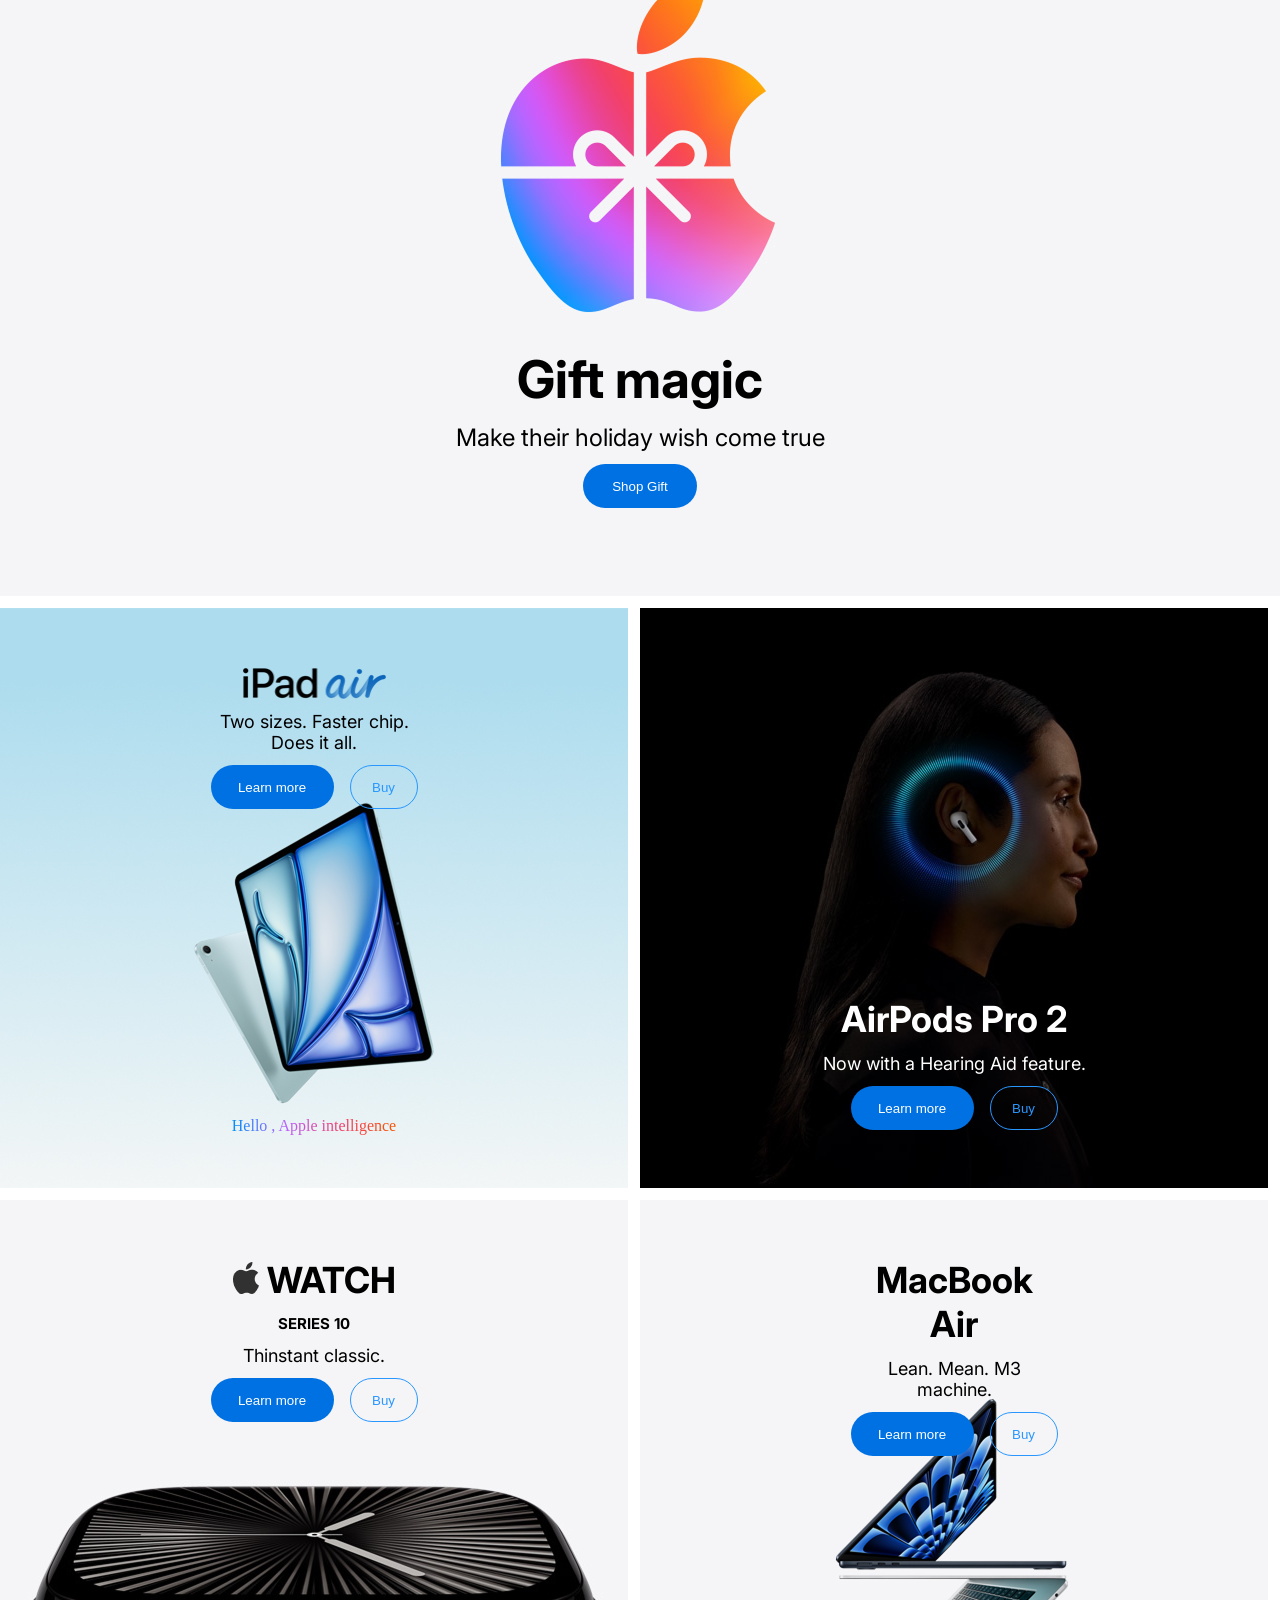
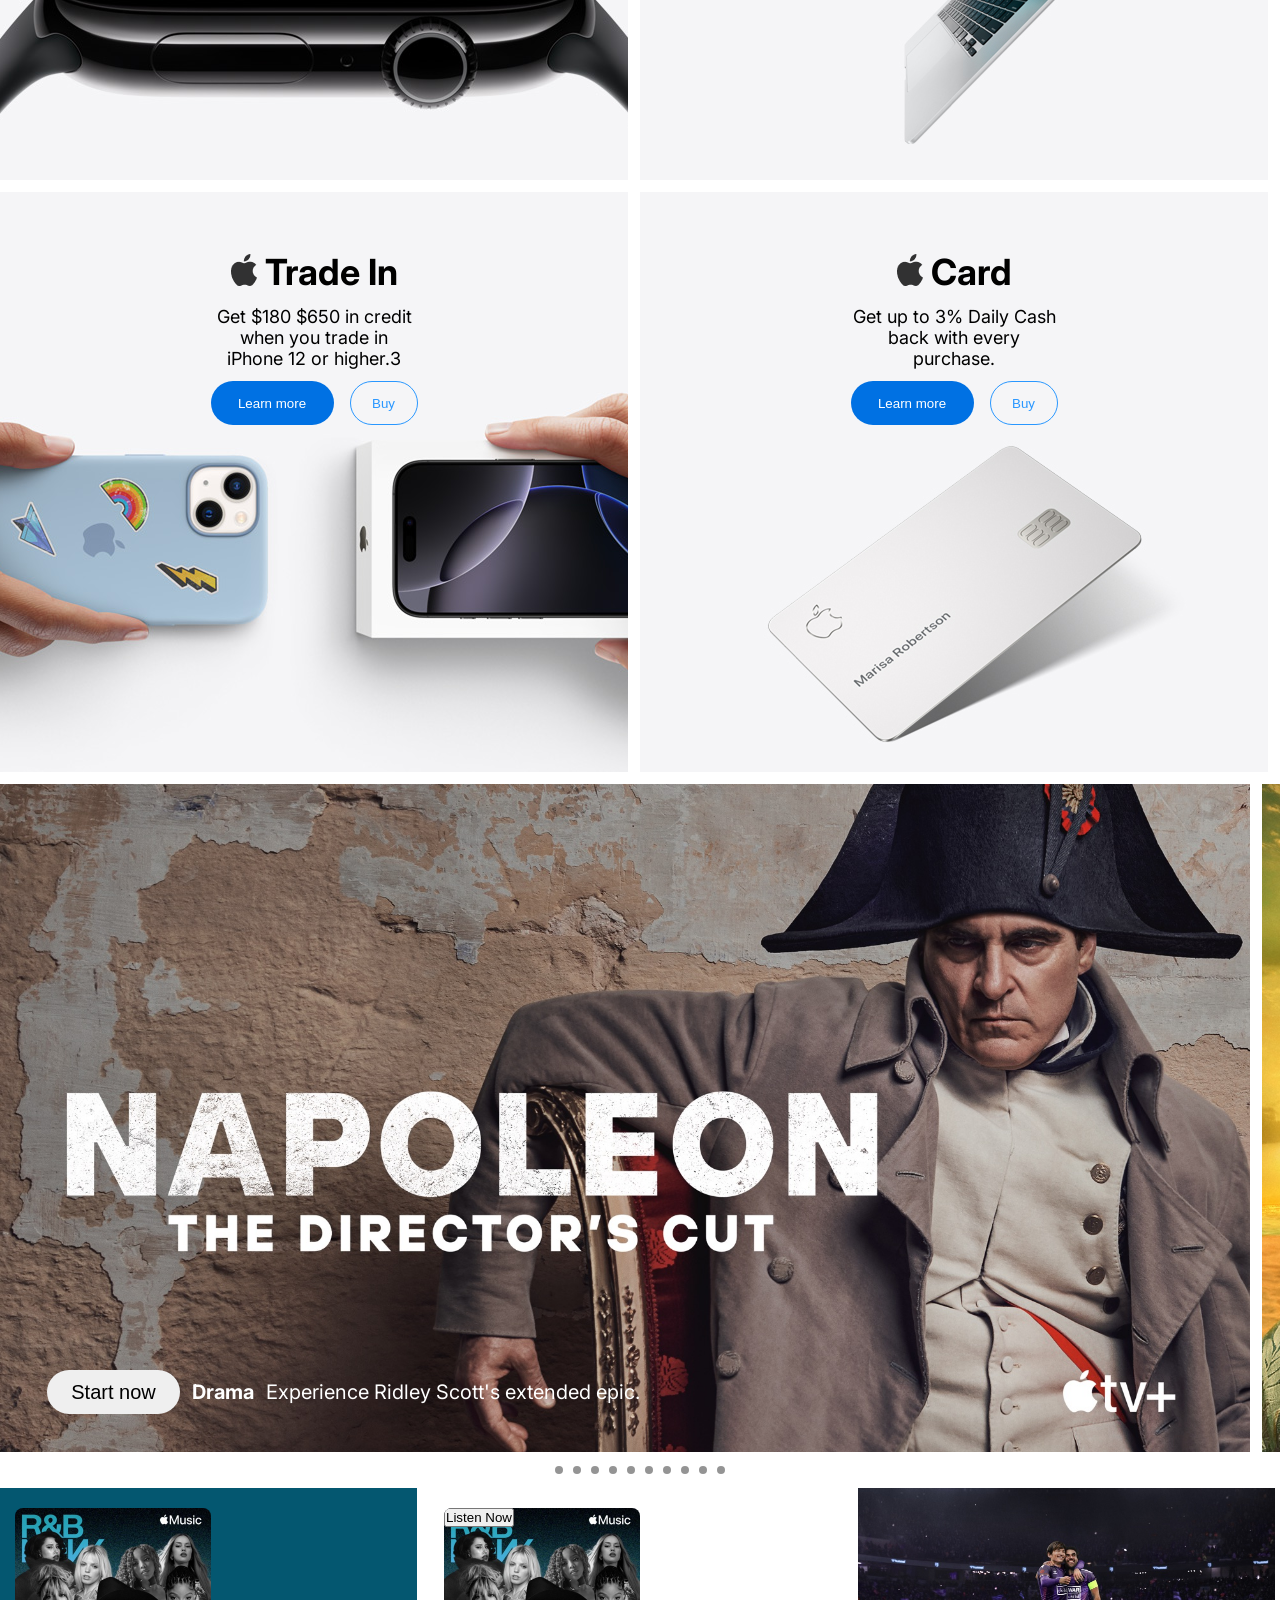
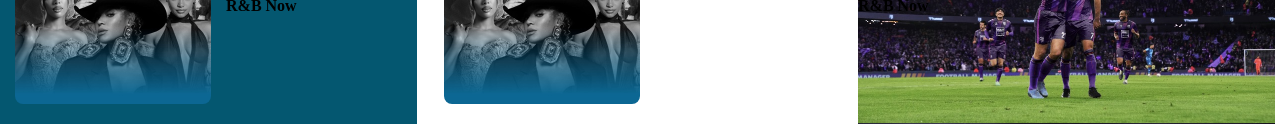
==== commit 241696d6: "4dehi" ====
--- a/index.html
+++ b/index.html
@@ -270,8 +270,75 @@
       <a class="dot-1" href="#media-9"></a>
       <a class="dot-1" href="#media-10"></a>
     </section>
-    <section class="slider">
-      <div></div>
+    <section class="slider-container">
+      <div class="slider">
+        <div id="item-1" class="slider-item">
+          <div class="slider-image-small"></div>
+          <p>R&B Now</p>
+          <div class="slider-button">
+            <button>Listen Now</button>
+          </div>
+        </div>
+
+        <div  class="slider-item">
+          <div class="slider-image-small" id="item-2"
+          <div class="slider-button">
+            <button>Listen Now</button>
+          </div>
+        </div>
+        <div id="item-3" class="slider-item">
+          <p>R&B Now</p>
+          <div class="slider-button">
+            <button>Listen Now</button>
+          </div>
+        </div>
+        <div id="item-4" class="slider-item">
+          <p>R&B Now</p>
+          <div class="slider-button">
+            <button>Listen Now</button>
+          </div>
+        </div>
+        <div id="item-5" class="slider-item">
+          <p>R&B Now</p>
+          <div class="slider-button">
+            <button>Listen Now</button>
+          </div>
+        </div>
+        <div id="item-6" class="slider-item">
+          <p>R&B Now</p>
+          <div class="slider-button">
+            <button>Listen Now</button>
+          </div>
+        </div>
+        <div id="item-7" class="slider-item">
+          <p>R&B Now</p>
+          <div class="slider-button">
+            <button>Listen Now</button>
+          </div>
+        </div>
+        <div id="item-8" class="slider-item">
+          <div class="slider-image-small"><img src="./img/8.jpg" alt="" /></div>
+          <p>R&B Now</p>
+          <div class="slider-button">
+            <button>Listen Now</button>
+          </div>
+        </div>
+        <div id="item-9" class="slider-item">
+          <p>R&B Now</p>
+          <div class="slider-button">
+            <button>Listen Now</button>
+          </div>
+        </div>
+        <div id="item-10" class="slider-item">
+          <div class="slider-image-small">
+            <img src="./img/10.jpg" alt="" />
+          </div>
+          <p>R&B Now</p>
+          <div class="slider-button">
+            <button>Listen Now</button>
+          </div>
+        </div>
+      </div>
     </section>
   </body>
 </html>
--- a/style.css
+++ b/style.css
@@ -205,6 +205,7 @@
   flex-direction: column;
   align-items: center;
   justify-content: space-between;
+  background-position: center;
 }
 .porduct-title {
   width: 322px;
@@ -212,7 +213,7 @@
   flex-direction: column;
   align-items: center;
   gap: 12px;
-  margin-top: 58px;
+  padding: 58px;
 }
 .porduct-title img {
   width: 433px;
@@ -268,6 +269,7 @@
   flex-direction: column;
   align-items: center;
   justify-content: end;
+  background-position: center;
 }
 .porduct-title-bottom {
   display: flex;
@@ -393,3 +395,102 @@
   border-radius: 50%;
   background-color: #0000006b;
 }
+
+/* suuliiin heseg */
+
+#item-1 {
+  background-color: rgb(4, 87, 112);
+}
+#item-2 {
+  background-color: #eae6e1;
+}
+#item-3 {
+  background-image: url(img/3.jpg);
+}
+#item-4 {
+  background-image: url(img/4.jpg);
+}
+#item-5 {
+  background-image: url(img/5.jpg);
+}
+#item-6 {
+  background-image: url(img/6.jpg);
+}
+#item-7 {
+  background-image: url(img/7.jpg);
+}
+#item-8 {
+  background-image: url(img/8.jpg);
+}
+#item-9 {
+  background-image: url(img/9.jpg);
+}
+#item-10 {
+  background-image: url(img/10.jpg);
+}
+
+.slider-container {
+  width: 100vw;
+  overflow: hidden;
+}
+
+.slider {
+  display: flex;
+  align-items: center;
+  gap: 12px;
+  /* animation-name: slider;
+  animation-timing-function: linear;
+  animation-iteration-count: infinite;
+  animation-duration: 20s; */
+}
+
+.slider-item {
+  min-width: 417px;
+  height: 236px;
+  background-size: contain;
+  position: relative;
+  display: flex;
+  column-gap: 15px;
+  font-weight: bold;
+  align-items: center;
+  color: var(--color);
+}
+
+@keyframes slider {
+  from {
+    transform: translate(100vw);
+  }
+  to {
+    transform: translate(-4170px);
+  }
+}
+.slider-image-small {
+  background-image: url(./img/1.jpg);
+  background-size: contain;
+  width: 196px;
+  height: 196px;
+  overflow: hidden;
+  margin-left: 15px;
+  border-radius: 8px;
+}
+
+.slider-button button {
+  width: 100px;
+  height: 30px;
+  border-radius: 999px;
+  border: none;
+  background-color: white;
+  position: absolute;
+  right: 165px;
+  bottom: 100px;
+  /* display: none; */
+  opacity: 0;
+}
+.slider:hover .slider-item {
+  filter: brightness(50%);
+}
+
+.slider-item:hover button {
+  opacity: 1;
+  filter: brightness(100%);
+}
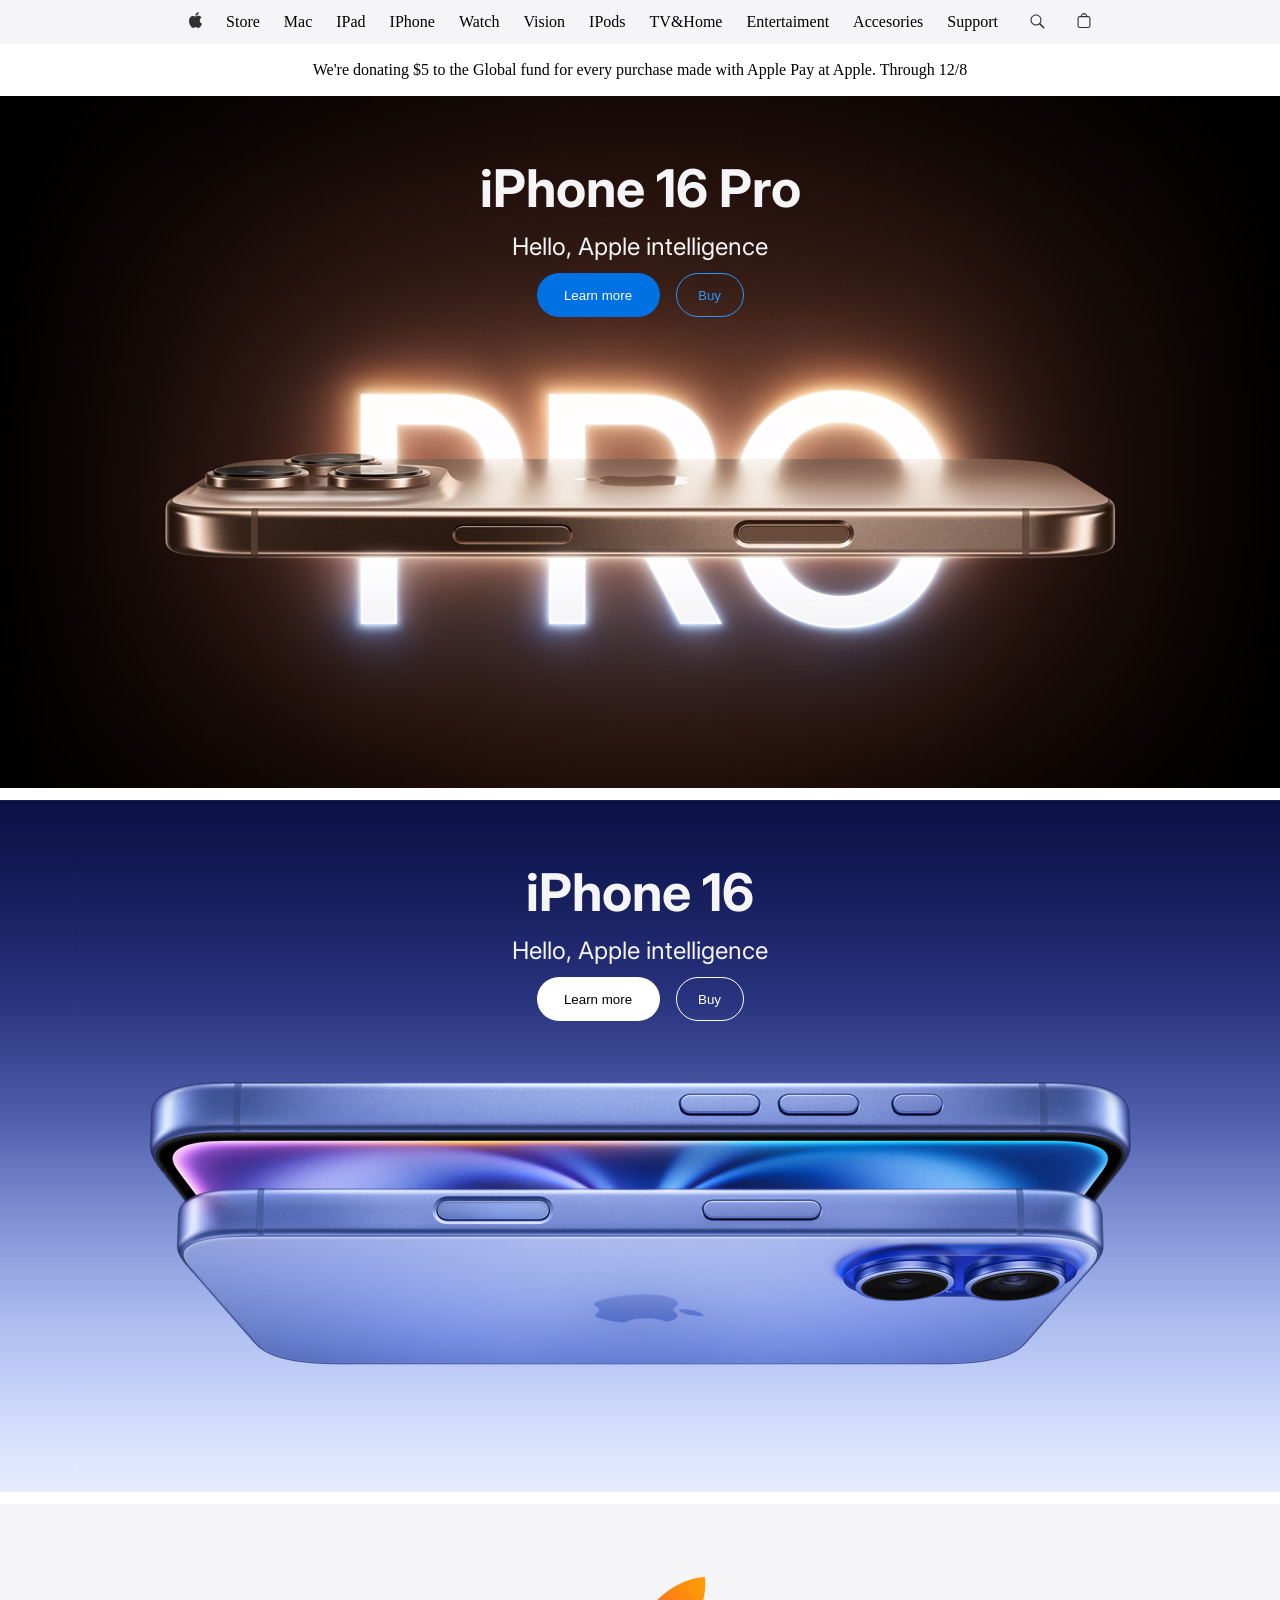
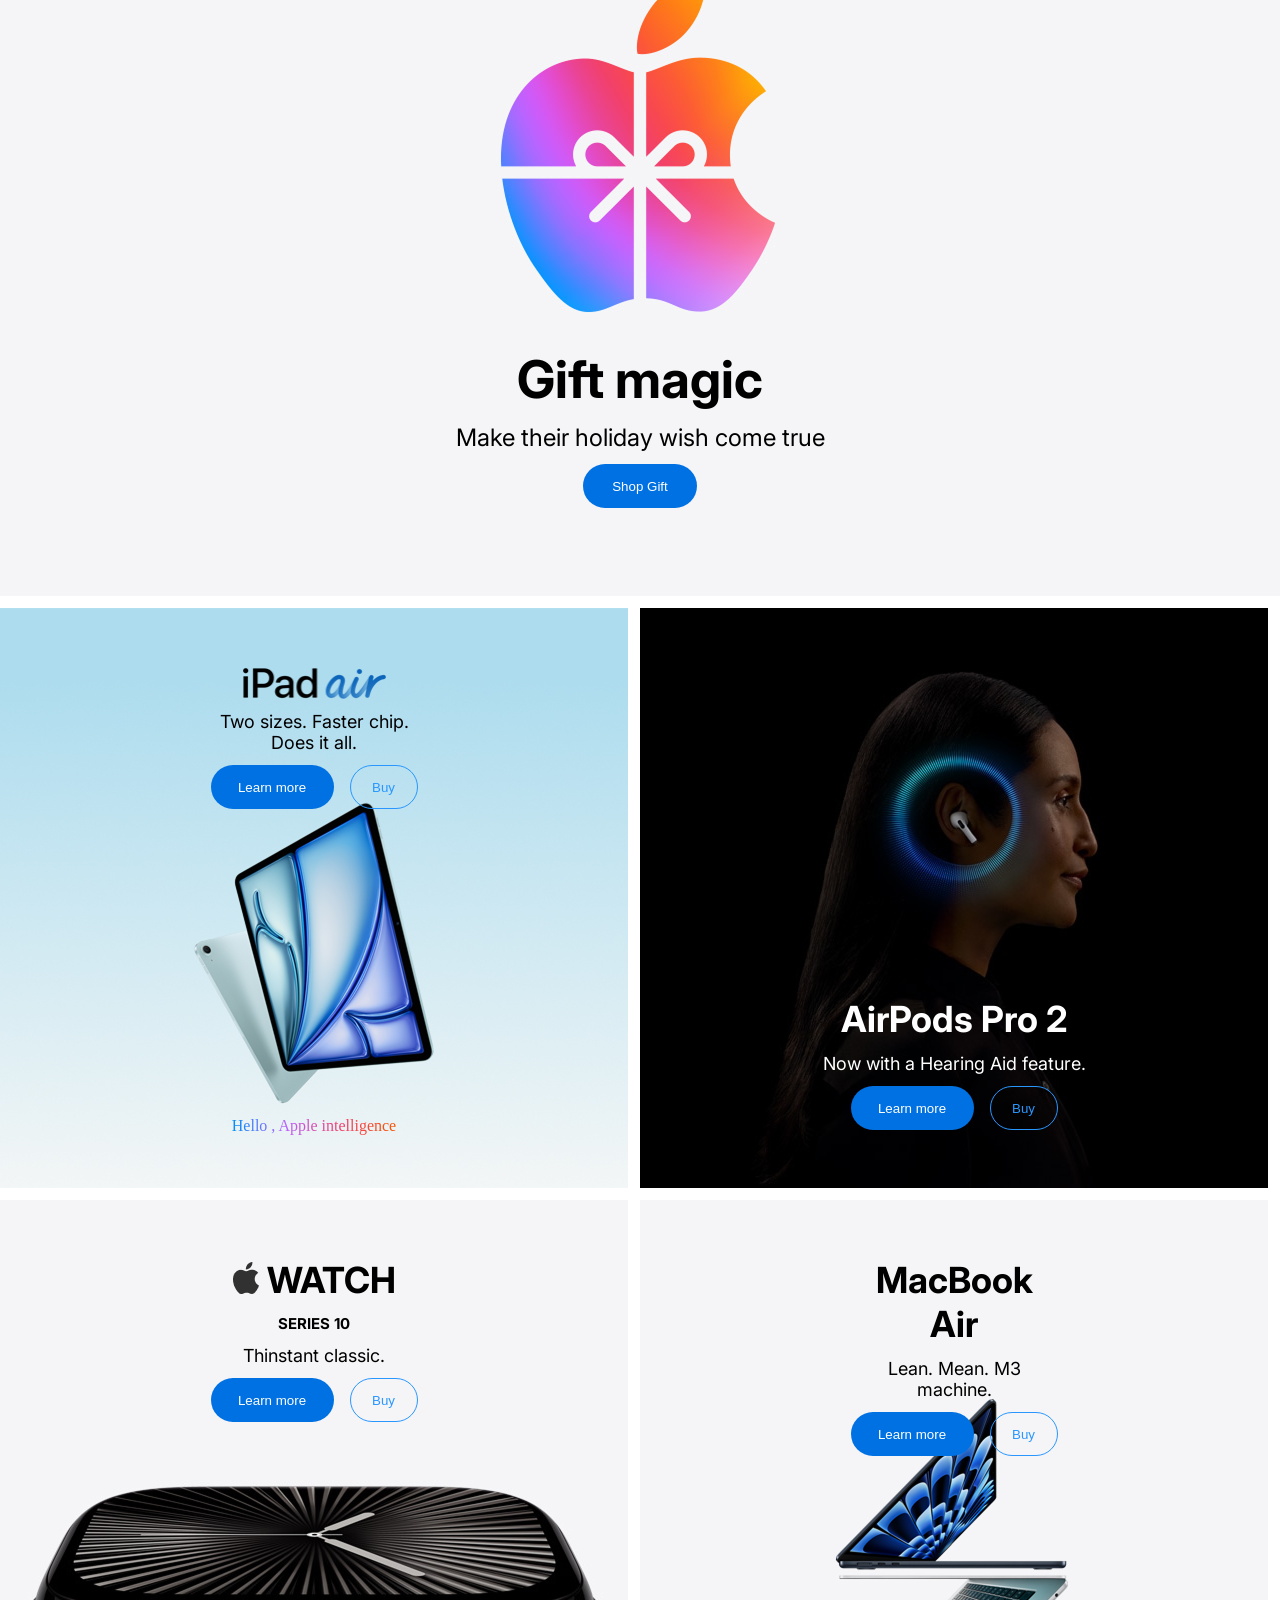
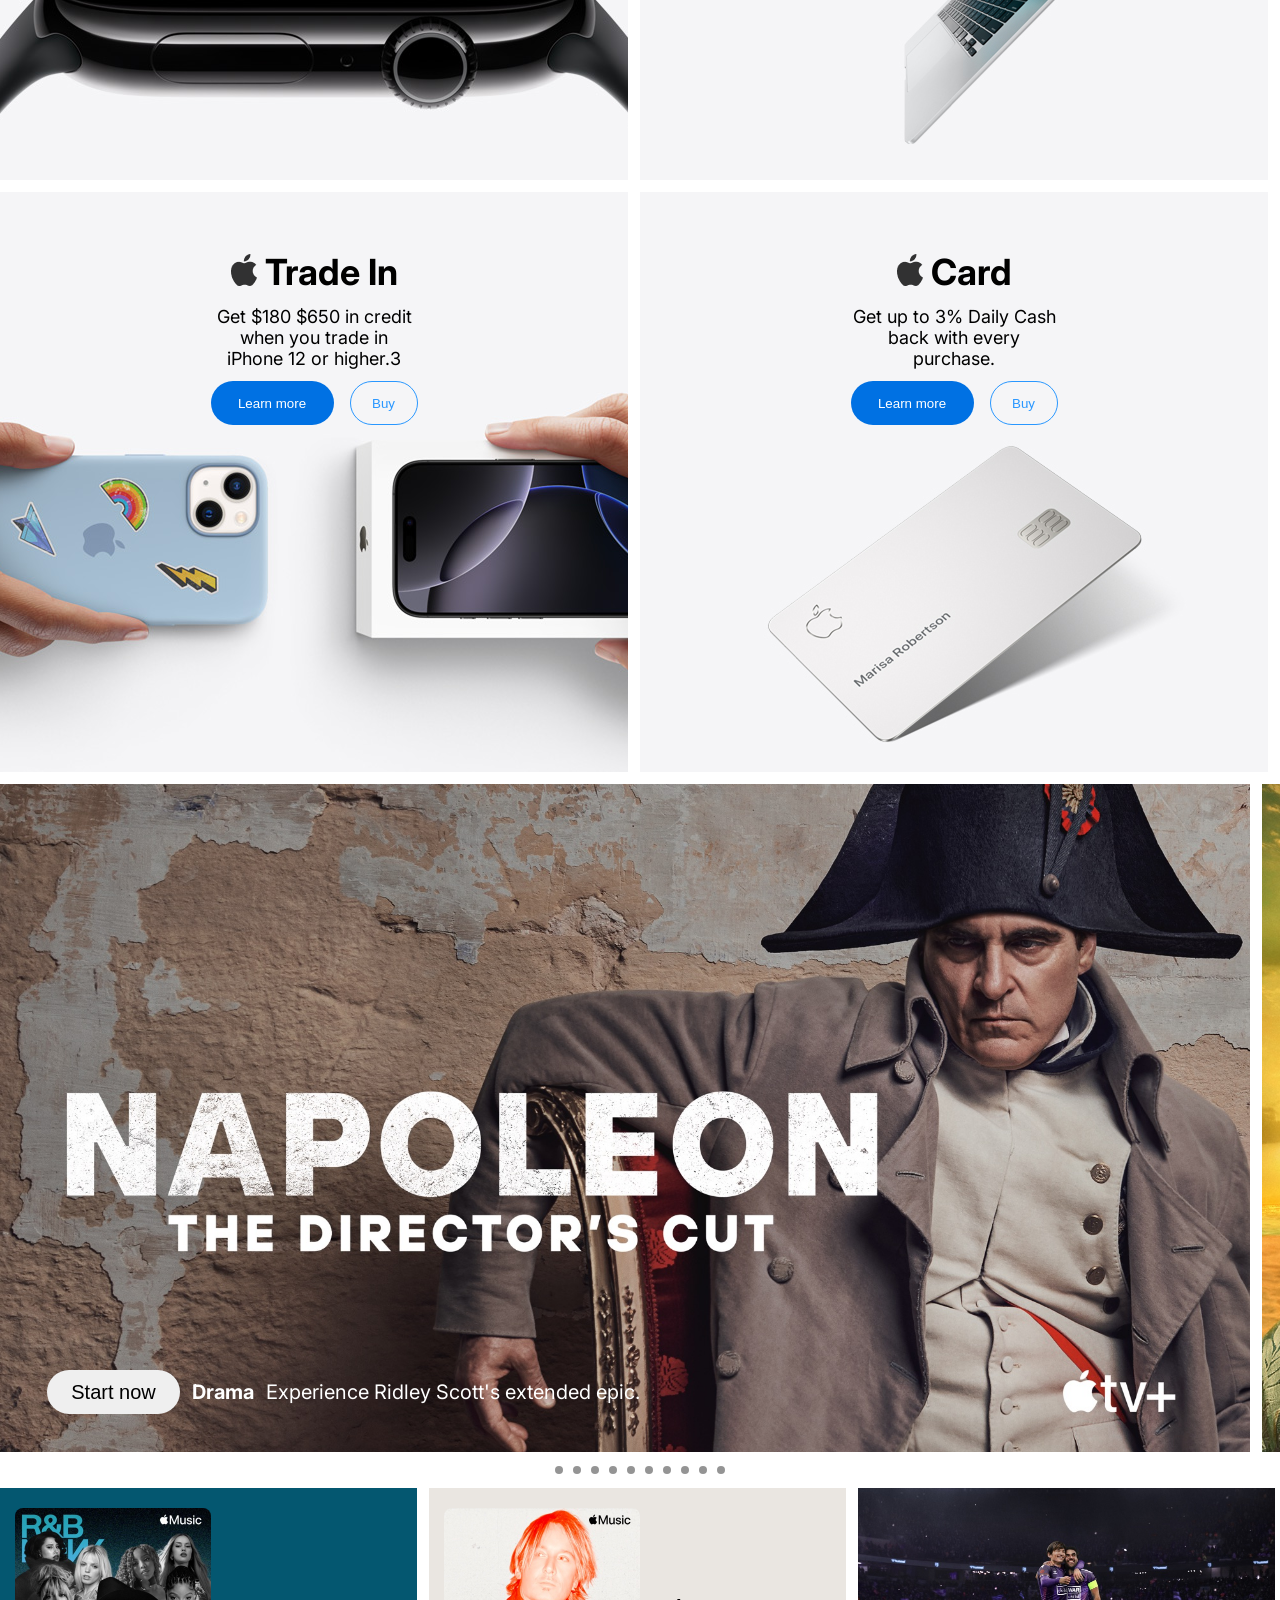
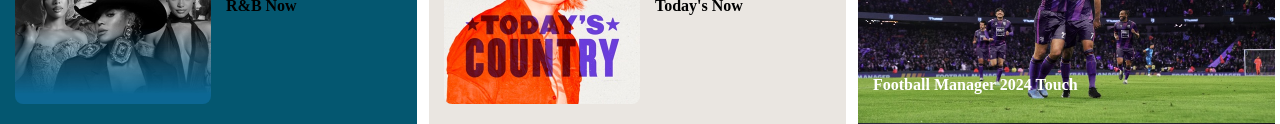
==== commit 08f3d47f: "yronhii duussan" ====
--- a/index.html
+++ b/index.html
@@ -8,8 +8,7 @@
     <link rel="preconnect" href="https://fonts.gstatic.com" crossorigin />
     <link
       href="https://fonts.googleapis.com/css2?family=Inter:ital,opsz,wght@0,14..32,100..900;1,14..32,100..900&family=Montserrat:ital,wght@0,100..900;1,100..900&display=swap"
-      rel="stylesheet"
-    />
+      rel="stylesheet" />
     <title>Apple.com</title>
   </head>
   <body>
@@ -21,13 +20,11 @@
             width="13"
             height="16"
             viewBox="0 0 13 16"
-            fill="none"
-          >
+            fill="none">
             <path
               d="M12.5589 5.4318C12.038 5.75071 11.6066 6.19655 11.3049 6.72761C11.0032 7.25867 10.8413 7.85759 10.8341 8.4683C10.8362 9.15565 11.0398 9.8273 11.4198 10.4001C11.7998 10.9728 12.3395 11.4215 12.972 11.6906C12.7226 12.4952 12.3536 13.2577 11.8772 13.9524C11.1956 14.9336 10.4829 15.9147 9.3985 15.9147C8.3141 15.9147 8.0352 15.2847 6.7855 15.2847C5.5668 15.2847 5.133 15.9354 4.1415 15.9354C3.15 15.9354 2.4581 15.0265 1.6628 13.9111C0.612269 12.3485 0.0349098 10.516 0 8.6335C0 5.5351 2.014 3.893 3.9969 3.893C5.0504 3.893 5.9283 4.5849 6.5893 4.5849C7.2193 4.5849 8.2005 3.8516 9.3985 3.8516C10.0145 3.83571 10.6249 3.97152 11.176 4.24708C11.7271 4.52264 12.202 4.92949 12.5589 5.4318ZM8.8305 2.54C9.3586 1.91876 9.65755 1.13513 9.6774 0.32C9.67829 0.212542 9.6679 0.105288 9.6464 0C8.73926 0.0886136 7.9004 0.520975 7.3019 1.2084C6.76871 1.80488 6.4585 2.56759 6.424 3.3669C6.4244 3.46411 6.43479 3.56102 6.455 3.6561C6.52652 3.66962 6.59912 3.67655 6.6719 3.6768C7.08997 3.64353 7.49692 3.5256 7.868 3.33018C8.23908 3.13475 8.56655 2.86591 8.8305 2.54Z"
               fill="black"
-              fill-opacity="0.8"
-            />
+              fill-opacity="0.8" />
           </svg>
         </div>
         <div class="item"><p>Store</p></div>
@@ -46,26 +43,22 @@
           width="31"
           height="44"
           viewBox="0 0 31 44"
-          fill="none"
-        >
+          fill="none">
           <path
             d="M22.298 27.202L18.428 23.332C19.129 22.403 19.55 21.251 19.55 20C19.55 16.94 17.061 14.45 14 14.45C10.94 14.45 8.44995 16.94 8.44995 20C8.44995 23.061 10.94 25.55 14 25.55C15.251 25.55 16.403 25.129 17.332 24.428L21.202 28.298C21.353 28.449 21.552 28.526 21.75 28.526C21.948 28.526 22.146 28.45 22.298 28.298C22.601 27.995 22.601 27.505 22.298 27.202ZM9.54995 20C9.54995 17.546 11.547 15.55 14 15.55C16.454 15.55 18.45 17.547 18.45 20C18.45 22.453 16.454 24.45 14 24.45C11.546 24.45 9.54995 22.454 9.54995 20Z"
             fill="black"
-            fill-opacity="0.8"
-          />
+            fill-opacity="0.8" />
         </svg>
         <svg
           xmlns="http://www.w3.org/2000/svg"
           width="14"
           height="44"
           viewBox="0 0 14 44"
-          fill="none"
-        >
+          fill="none">
           <path
             d="M11.3535 16.0283H10.333C10.2236 15.2173 9.82728 14.4723 9.21582 13.9284C8.60436 13.3845 7.81827 13.0776 7.00003 13.0635C6.18179 13.0776 5.3957 13.3845 4.78424 13.9284C4.17278 14.4723 3.77643 15.2173 3.66703 16.0283H2.64703C2.08582 16.0286 1.54769 16.2517 1.15078 16.6485C0.753865 17.0452 0.530612 17.5833 0.530029 18.1445V25.86C0.530532 26.4211 0.753634 26.9591 1.15038 27.356C1.54712 27.7528 2.08509 27.976 2.64623 27.9767H11.3532C11.9145 27.9762 12.4526 27.753 12.8495 27.3562C13.2463 26.9593 13.4695 26.4212 13.47 25.86V18.1445C13.4694 17.5834 13.2463 17.0454 12.8495 16.6486C12.4527 16.2519 11.9147 16.0288 11.3535 16.0283ZM7.00003 14.1631C7.52744 14.1745 8.03515 14.3656 8.43921 14.7048C8.84328 15.0439 9.11951 15.5108 9.22223 16.0283H4.77783C4.88055 15.5108 5.15678 15.0439 5.56085 14.7048C5.96491 14.3656 6.47262 14.1745 7.00003 14.1631ZM12.37 25.86C12.3697 26.1296 12.2626 26.388 12.072 26.5787C11.8814 26.7693 11.623 26.8767 11.3534 26.8771H2.64653C2.37697 26.8766 2.11859 26.7693 1.92804 26.5786C1.73749 26.388 1.63032 26.1295 1.63003 25.86V18.1445C1.63035 17.875 1.73755 17.6166 1.92814 17.426C2.11872 17.2354 2.37711 17.1282 2.64663 17.1279H11.3536C11.6231 17.1282 11.8815 17.2355 12.072 17.4261C12.2625 17.6166 12.3697 17.875 12.37 18.1445V25.86Z"
             fill="black"
-            fill-opacity="0.8"
-          />
+            fill-opacity="0.8" />
         </svg>
       </div>
     </section>
@@ -272,67 +265,66 @@
     </section>
     <section class="slider-container">
       <div class="slider">
-        <div id="item-1" class="slider-item">
-          <div class="slider-image-small"></div>
+        <div id="bg-1" class="slider-item">
+          <div class="slider-image-small" id="item-1"></div>
           <p>R&B Now</p>
           <div class="slider-button">
             <button>Listen Now</button>
           </div>
         </div>
-
-        <div  class="slider-item">
-          <div class="slider-image-small" id="item-2"
+        <div id="bg-2" class="slider-item">
+          <div class="slider-image-small" id="item-2"></div>
+          <p>Today's Now</p>
           <div class="slider-button">
             <button>Listen Now</button>
           </div>
         </div>
         <div id="item-3" class="slider-item">
-          <p>R&B Now</p>
+          <p class="slider-caption">Football Manager 2024 Touch</p>
           <div class="slider-button">
             <button>Listen Now</button>
           </div>
         </div>
         <div id="item-4" class="slider-item">
-          <p>R&B Now</p>
+          <p class="slider-caption">6 Weeks to Restart Your Fitness</p>
           <div class="slider-button">
             <button>Listen Now</button>
           </div>
         </div>
         <div id="item-5" class="slider-item">
-          <p>R&B Now</p>
+          <p class="slider-caption">NBA 2k25 Arcade Edition</p>
+          <img src="./arcade.png" alt="" />
           <div class="slider-button">
             <button>Listen Now</button>
           </div>
         </div>
         <div id="item-6" class="slider-item">
-          <p>R&B Now</p>
+          <p class="slider-caption">Strength with Kyle</p>
           <div class="slider-button">
             <button>Listen Now</button>
           </div>
         </div>
         <div id="item-7" class="slider-item">
-          <p>R&B Now</p>
-          <div class="slider-button">
-            <button>Listen Now</button>
-          </div>
-        </div>
-        <div id="item-8" class="slider-item">
-          <div class="slider-image-small"><img src="./img/8.jpg" alt="" /></div>
-          <p>R&B Now</p>
+          <p class="slider-caption">Run your first 5K</p>
+          <div class="slider-button">
+            <button>Listen Now</button>
+          </div>
+        </div>
+        <div id="bg-8" class="slider-item">
+          <div class="slider-image-small" id="item-8"></div>
+          <p>Today's Indie Rock</p>
           <div class="slider-button">
             <button>Listen Now</button>
           </div>
         </div>
         <div id="item-9" class="slider-item">
-          <p>R&B Now</p>
-          <div class="slider-button">
-            <button>Listen Now</button>
-          </div>
-        </div>
-        <div id="item-10" class="slider-item">
-          <div class="slider-image-small">
-            <img src="./img/10.jpg" alt="" />
-          </div>
+          <p class="slider-caption">Hello Kitty Island Adventure</p>
+          <div class="slider-button">
+            <button>Listen Now</button>
+          </div>
+        </div>
+        <div id="bg-10" class="slider-item">
+          <div class="slider-image-small" id="item-10"></div>
           <p>R&B Now</p>
           <div class="slider-button">
             <button>Listen Now</button>
--- a/style.css
+++ b/style.css
@@ -398,12 +398,30 @@
 
 /* suuliiin heseg */
 
+/* slider ni bg heseg */
+
+#bg-1 {
+  background-color: rgb(4, 87, 112);
+}
+#bg-2 {
+  background-color: #eae6e1;
+}
+#bg-8 {
+  background-color: #d66910;
+}
+#bg-10 {
+  background-color: rgba(44, 4, 92, 0.622);
+}
+
+/* boxn dotorh zurag */
+
 #item-1 {
-  background-color: rgb(4, 87, 112);
+  background-image: url(img/1.jpg);
 }
 #item-2 {
-  background-color: #eae6e1;
-}
+  background-image: url(img/2.jpg);
+}
+
 #item-3 {
   background-image: url(img/3.jpg);
 }
@@ -438,10 +456,10 @@
   display: flex;
   align-items: center;
   gap: 12px;
-  /* animation-name: slider;
+  animation-name: slider;
   animation-timing-function: linear;
   animation-iteration-count: infinite;
-  animation-duration: 20s; */
+  animation-duration: 20s;
 }
 
 .slider-item {
@@ -465,7 +483,6 @@
   }
 }
 .slider-image-small {
-  background-image: url(./img/1.jpg);
   background-size: contain;
   width: 196px;
   height: 196px;
@@ -490,7 +507,16 @@
   filter: brightness(50%);
 }
 
-.slider-item:hover button {
+.slider-item:hover .slider-button button {
   opacity: 1;
-  filter: brightness(100%);
-}
+  margin-top: 0;
+  transition: all 0.3s ease;
+}
+
+.slider-caption {
+  left: 15px;
+  bottom: 30px;
+  color: white;
+  font-weight: bold;
+  position: absolute;
+}
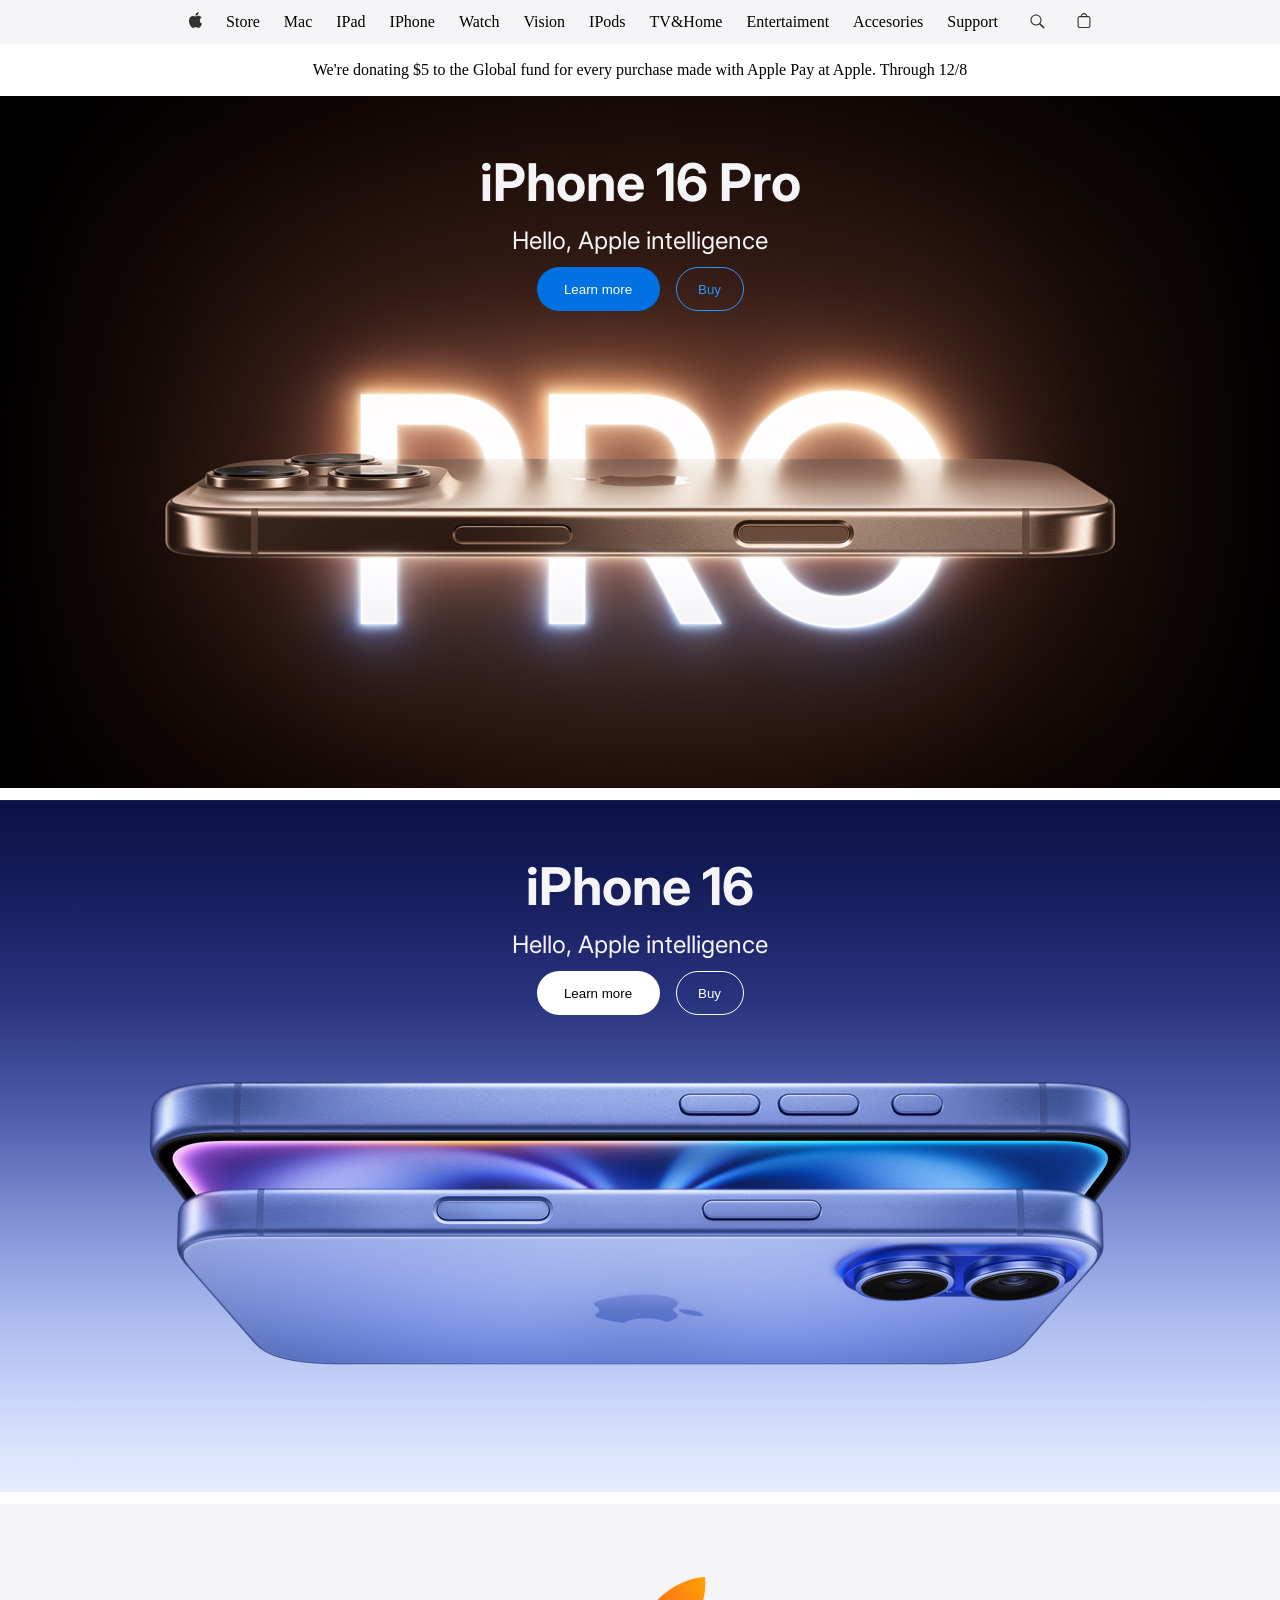
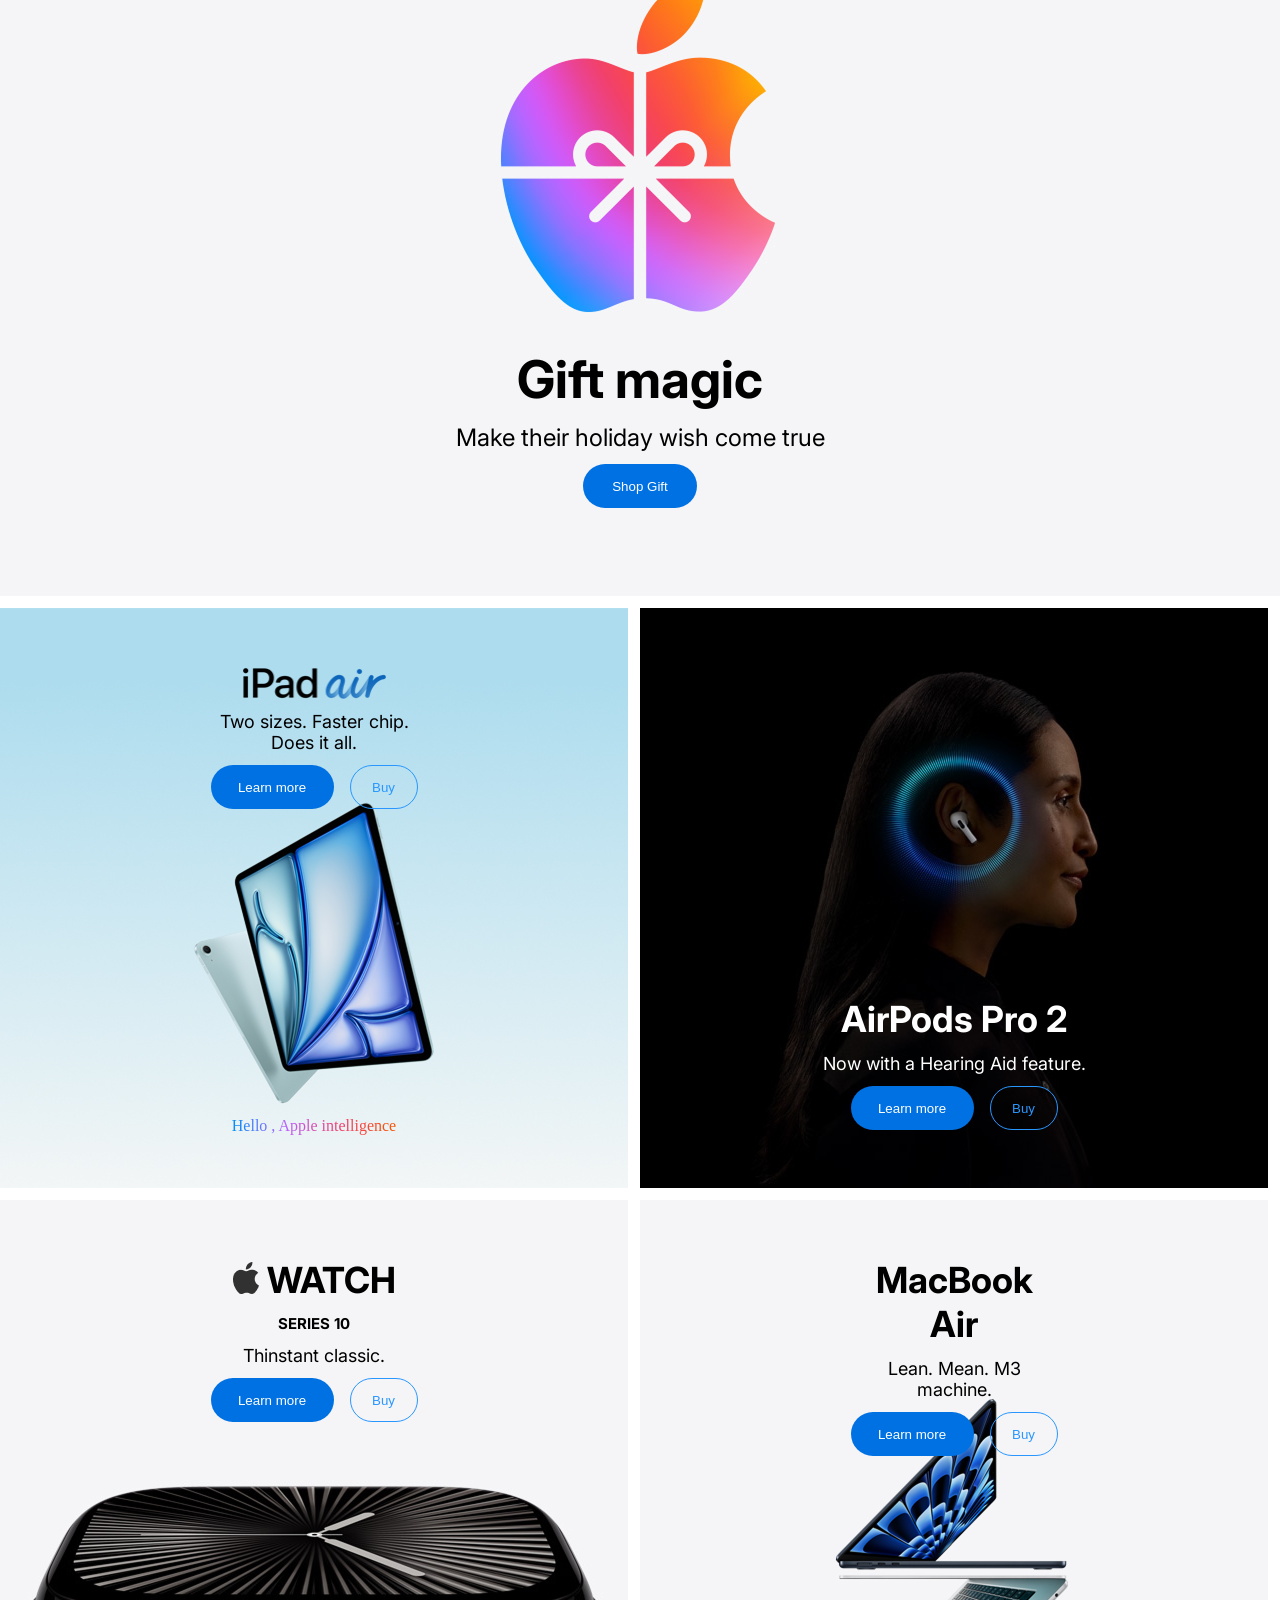
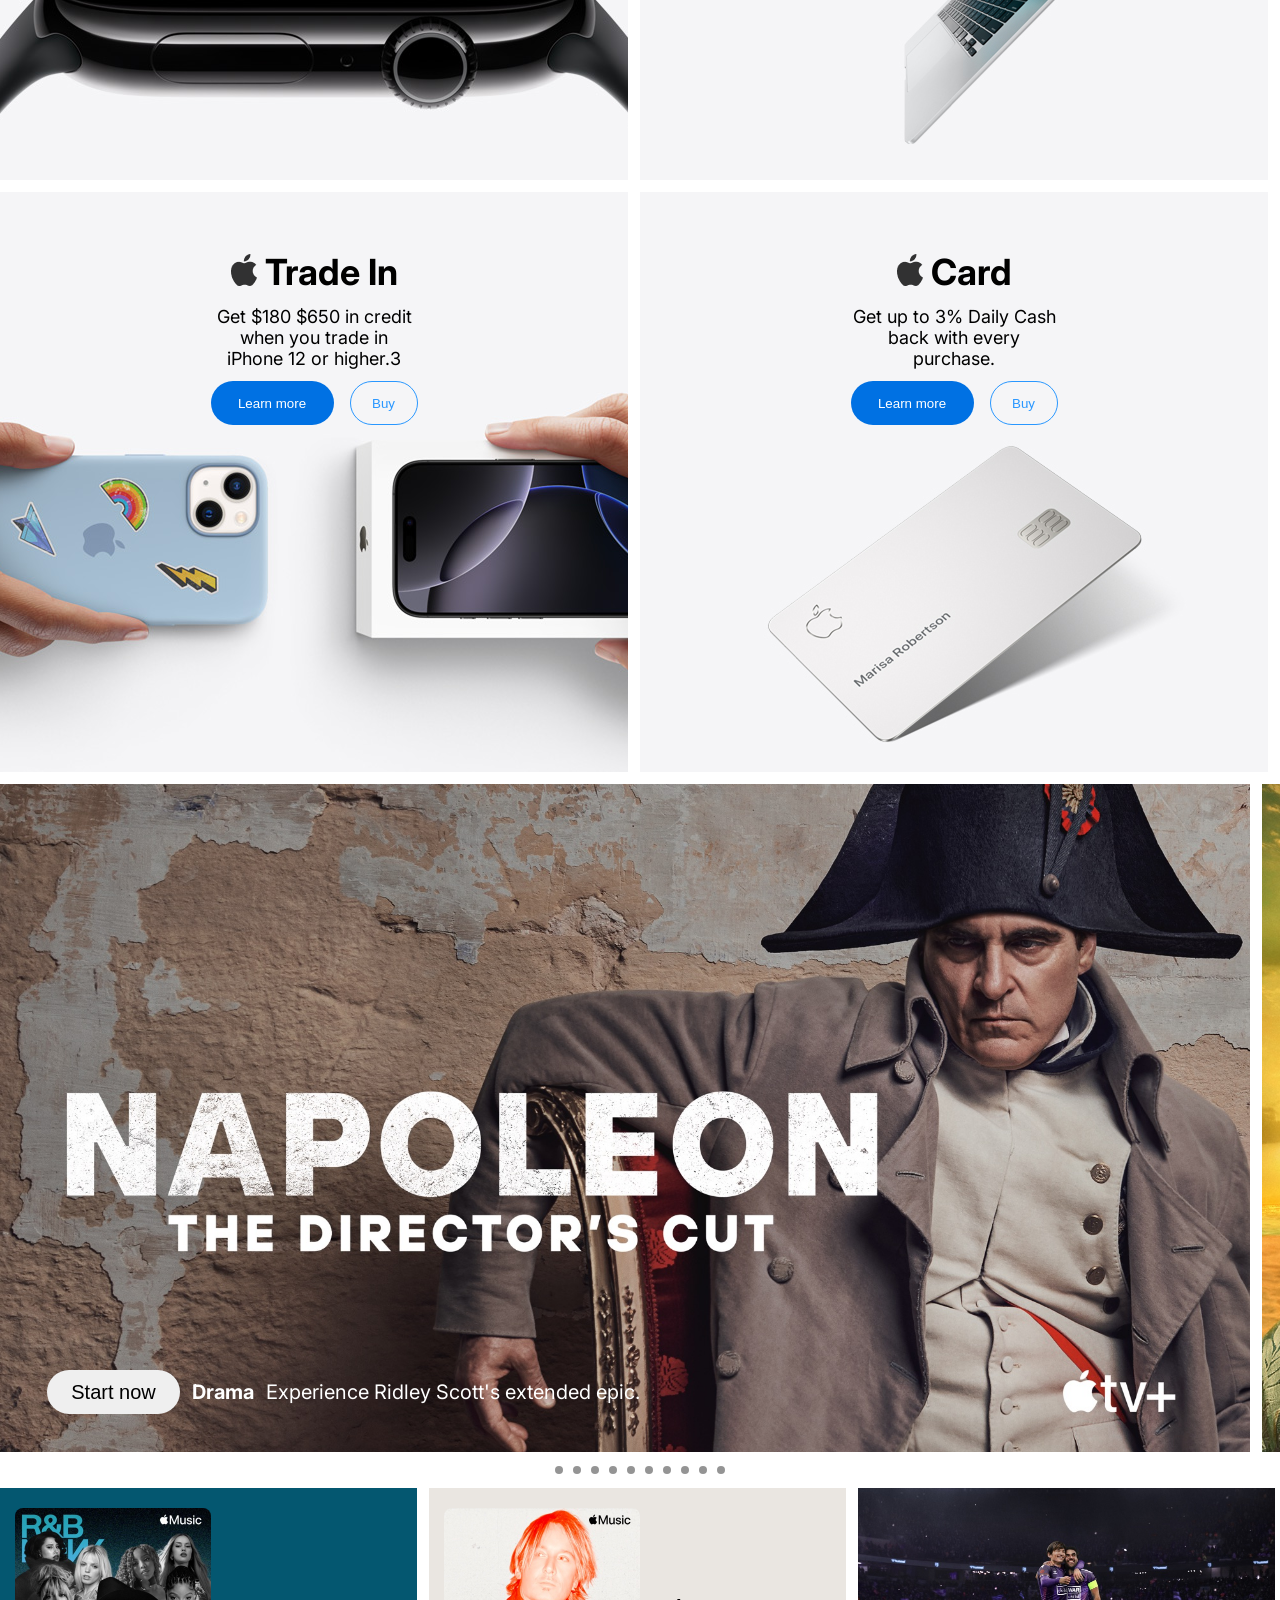
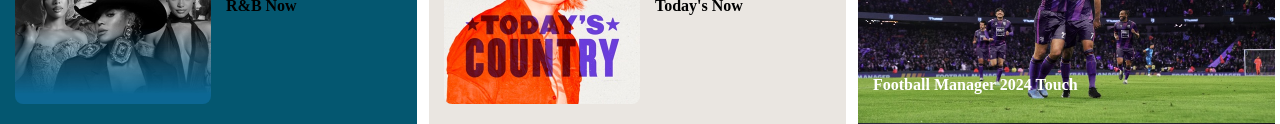
==== commit 5131b75b: "5dahi" ====
--- a/index.html
+++ b/index.html
@@ -8,7 +8,8 @@
     <link rel="preconnect" href="https://fonts.gstatic.com" crossorigin />
     <link
       href="https://fonts.googleapis.com/css2?family=Inter:ital,opsz,wght@0,14..32,100..900;1,14..32,100..900&family=Montserrat:ital,wght@0,100..900;1,100..900&display=swap"
-      rel="stylesheet" />
+      rel="stylesheet"
+    />
     <title>Apple.com</title>
   </head>
   <body>
@@ -20,11 +21,13 @@
             width="13"
             height="16"
             viewBox="0 0 13 16"
-            fill="none">
+            fill="none"
+          >
             <path
               d="M12.5589 5.4318C12.038 5.75071 11.6066 6.19655 11.3049 6.72761C11.0032 7.25867 10.8413 7.85759 10.8341 8.4683C10.8362 9.15565 11.0398 9.8273 11.4198 10.4001C11.7998 10.9728 12.3395 11.4215 12.972 11.6906C12.7226 12.4952 12.3536 13.2577 11.8772 13.9524C11.1956 14.9336 10.4829 15.9147 9.3985 15.9147C8.3141 15.9147 8.0352 15.2847 6.7855 15.2847C5.5668 15.2847 5.133 15.9354 4.1415 15.9354C3.15 15.9354 2.4581 15.0265 1.6628 13.9111C0.612269 12.3485 0.0349098 10.516 0 8.6335C0 5.5351 2.014 3.893 3.9969 3.893C5.0504 3.893 5.9283 4.5849 6.5893 4.5849C7.2193 4.5849 8.2005 3.8516 9.3985 3.8516C10.0145 3.83571 10.6249 3.97152 11.176 4.24708C11.7271 4.52264 12.202 4.92949 12.5589 5.4318ZM8.8305 2.54C9.3586 1.91876 9.65755 1.13513 9.6774 0.32C9.67829 0.212542 9.6679 0.105288 9.6464 0C8.73926 0.0886136 7.9004 0.520975 7.3019 1.2084C6.76871 1.80488 6.4585 2.56759 6.424 3.3669C6.4244 3.46411 6.43479 3.56102 6.455 3.6561C6.52652 3.66962 6.59912 3.67655 6.6719 3.6768C7.08997 3.64353 7.49692 3.5256 7.868 3.33018C8.23908 3.13475 8.56655 2.86591 8.8305 2.54Z"
               fill="black"
-              fill-opacity="0.8" />
+              fill-opacity="0.8"
+            />
           </svg>
         </div>
         <div class="item"><p>Store</p></div>
@@ -43,22 +46,26 @@
           width="31"
           height="44"
           viewBox="0 0 31 44"
-          fill="none">
+          fill="none"
+        >
           <path
             d="M22.298 27.202L18.428 23.332C19.129 22.403 19.55 21.251 19.55 20C19.55 16.94 17.061 14.45 14 14.45C10.94 14.45 8.44995 16.94 8.44995 20C8.44995 23.061 10.94 25.55 14 25.55C15.251 25.55 16.403 25.129 17.332 24.428L21.202 28.298C21.353 28.449 21.552 28.526 21.75 28.526C21.948 28.526 22.146 28.45 22.298 28.298C22.601 27.995 22.601 27.505 22.298 27.202ZM9.54995 20C9.54995 17.546 11.547 15.55 14 15.55C16.454 15.55 18.45 17.547 18.45 20C18.45 22.453 16.454 24.45 14 24.45C11.546 24.45 9.54995 22.454 9.54995 20Z"
             fill="black"
-            fill-opacity="0.8" />
+            fill-opacity="0.8"
+          />
         </svg>
         <svg
           xmlns="http://www.w3.org/2000/svg"
           width="14"
           height="44"
           viewBox="0 0 14 44"
-          fill="none">
+          fill="none"
+        >
           <path
             d="M11.3535 16.0283H10.333C10.2236 15.2173 9.82728 14.4723 9.21582 13.9284C8.60436 13.3845 7.81827 13.0776 7.00003 13.0635C6.18179 13.0776 5.3957 13.3845 4.78424 13.9284C4.17278 14.4723 3.77643 15.2173 3.66703 16.0283H2.64703C2.08582 16.0286 1.54769 16.2517 1.15078 16.6485C0.753865 17.0452 0.530612 17.5833 0.530029 18.1445V25.86C0.530532 26.4211 0.753634 26.9591 1.15038 27.356C1.54712 27.7528 2.08509 27.976 2.64623 27.9767H11.3532C11.9145 27.9762 12.4526 27.753 12.8495 27.3562C13.2463 26.9593 13.4695 26.4212 13.47 25.86V18.1445C13.4694 17.5834 13.2463 17.0454 12.8495 16.6486C12.4527 16.2519 11.9147 16.0288 11.3535 16.0283ZM7.00003 14.1631C7.52744 14.1745 8.03515 14.3656 8.43921 14.7048C8.84328 15.0439 9.11951 15.5108 9.22223 16.0283H4.77783C4.88055 15.5108 5.15678 15.0439 5.56085 14.7048C5.96491 14.3656 6.47262 14.1745 7.00003 14.1631ZM12.37 25.86C12.3697 26.1296 12.2626 26.388 12.072 26.5787C11.8814 26.7693 11.623 26.8767 11.3534 26.8771H2.64653C2.37697 26.8766 2.11859 26.7693 1.92804 26.5786C1.73749 26.388 1.63032 26.1295 1.63003 25.86V18.1445C1.63035 17.875 1.73755 17.6166 1.92814 17.426C2.11872 17.2354 2.37711 17.1282 2.64663 17.1279H11.3536C11.6231 17.1282 11.8815 17.2355 12.072 17.4261C12.2625 17.6166 12.3697 17.875 12.37 18.1445V25.86Z"
             fill="black"
-            fill-opacity="0.8" />
+            fill-opacity="0.8"
+          />
         </svg>
       </div>
     </section>
--- a/style.css
+++ b/style.css
@@ -55,14 +55,12 @@
 }
 
 .title-1 {
-  height: 407px;
-  height: 172px;
   gap: 12px;
   display: flex;
   align-items: center;
   justify-content: center;
   flex-direction: column;
-  margin-top: 55px;
+  padding: 55px;
 }
 .title-1 h2 {
   font-size: 52px;
@@ -459,7 +457,7 @@
   animation-name: slider;
   animation-timing-function: linear;
   animation-iteration-count: infinite;
-  animation-duration: 20s;
+  animation-duration: 40s;
 }
 
 .slider-item {
@@ -479,7 +477,7 @@
     transform: translate(100vw);
   }
   to {
-    transform: translate(-4170px);
+    transform: translate(-5000px);
   }
 }
 .slider-image-small {
@@ -520,3 +518,67 @@
   font-weight: bold;
   position: absolute;
 }
+
+/* responsibility heseg */
+
+@media (max-width: 700px) {
+}
+@media (max-width: 430px) {
+  .header-menu {
+    width: 100vw;
+    height: 44px;
+    display: flex;
+    /* flex-direction: column; */
+    align-items: center;
+    gap: 12px;
+  }
+  .nav {
+    background-color: #f5f5f7;
+    width: 100vw;
+    display: flex;
+    align-items: center;
+    justify-content: center;
+    gap: 24px;
+    position: fixed;
+  }
+  .banner {
+    width: 100vw;
+    height: 52px;
+    display: flex;
+    align-items: center;
+    justify-content: center;
+    text-align: center;
+    font-size: 14px;
+  }
+
+  #background-1 {
+    background-image: url(img/bosoo.jpg);
+  }
+  .background {
+    width: 100vw;
+    height: 500px;
+    display: flex;
+    flex-direction: column;
+    align-items: center;
+    background-size: cover;
+    justify-content: flex-end;
+  }
+  .title-1 {
+    gap: 12px;
+    display: flex;
+    align-items: center;
+    justify-content: center;
+    flex-direction: column;
+    padding: 58px;
+  }
+  .title-1 h2 {
+    font-size: 30px;
+    font-family: inter;
+    color: #f5f5f7;
+  }
+  .title-1 p {
+    font-size: 18px;
+    font-family: Inter;
+    color: #f5f5f7;
+  }
+}
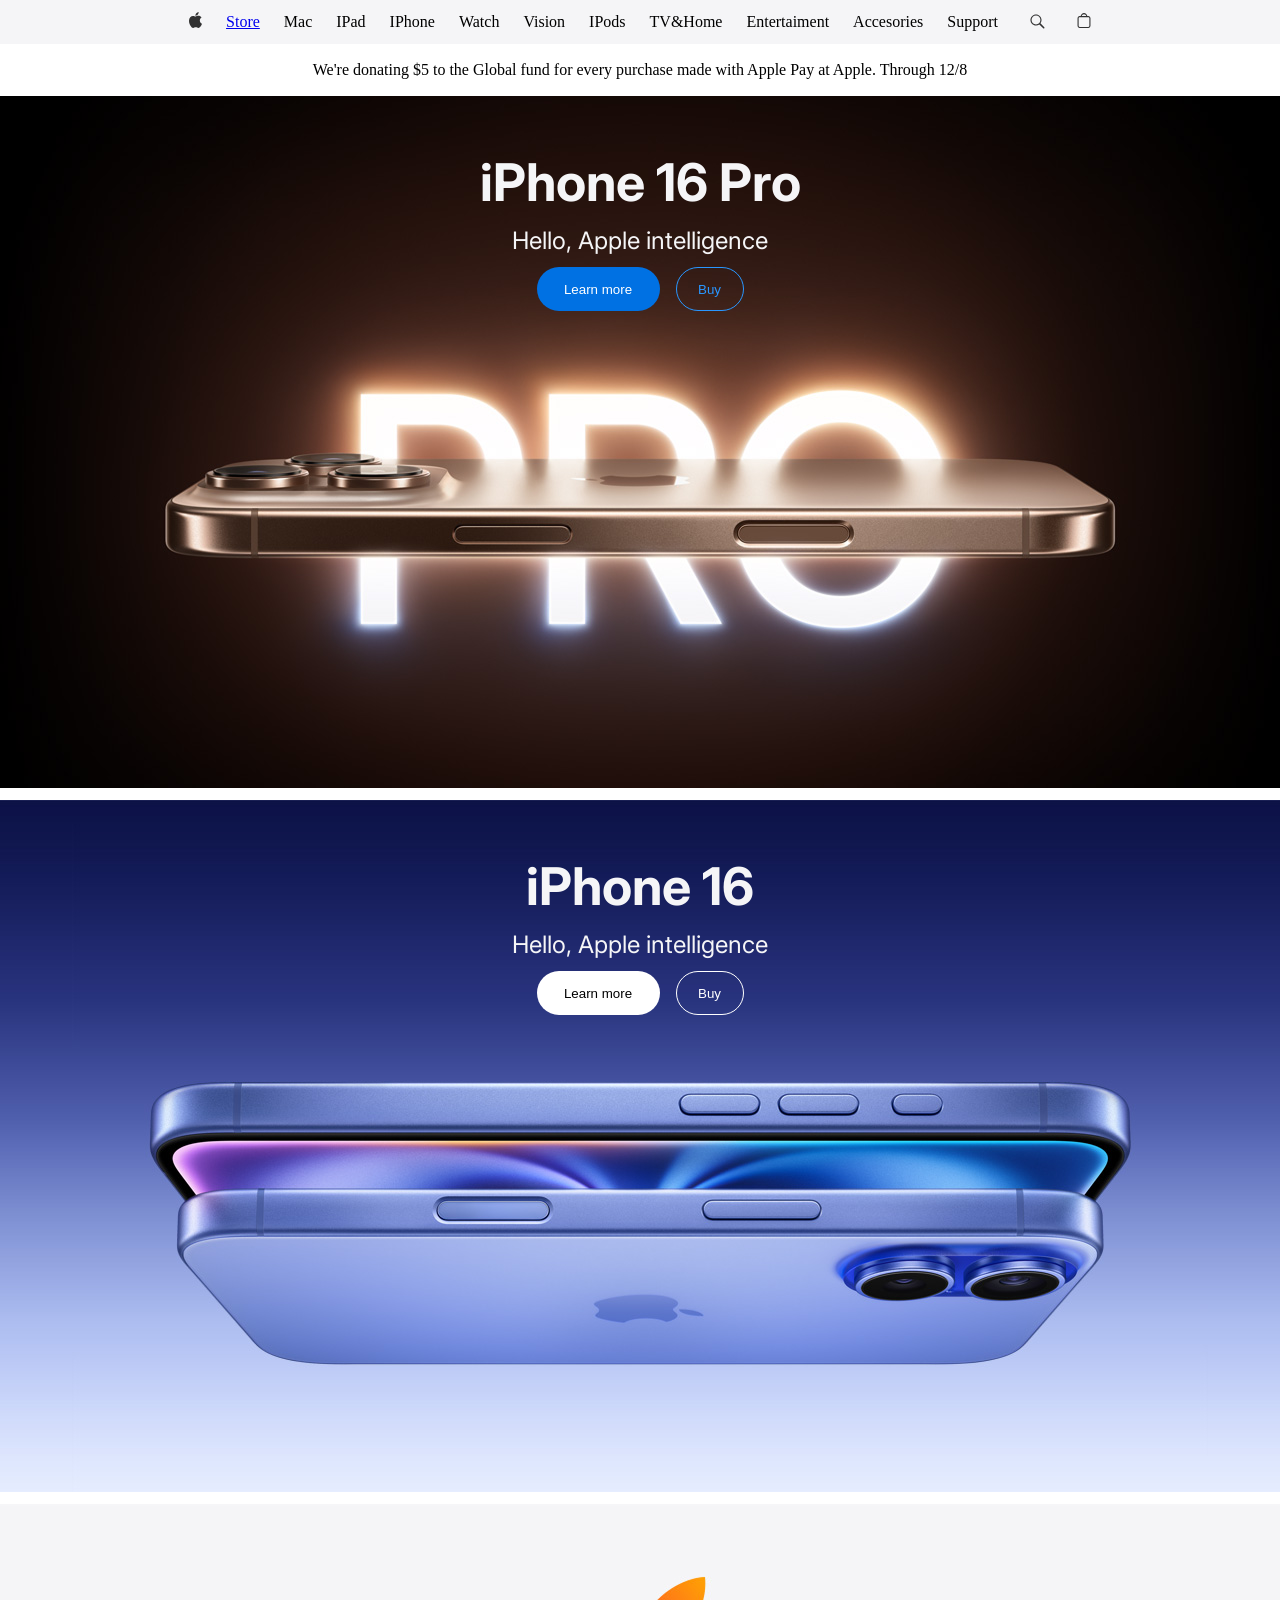
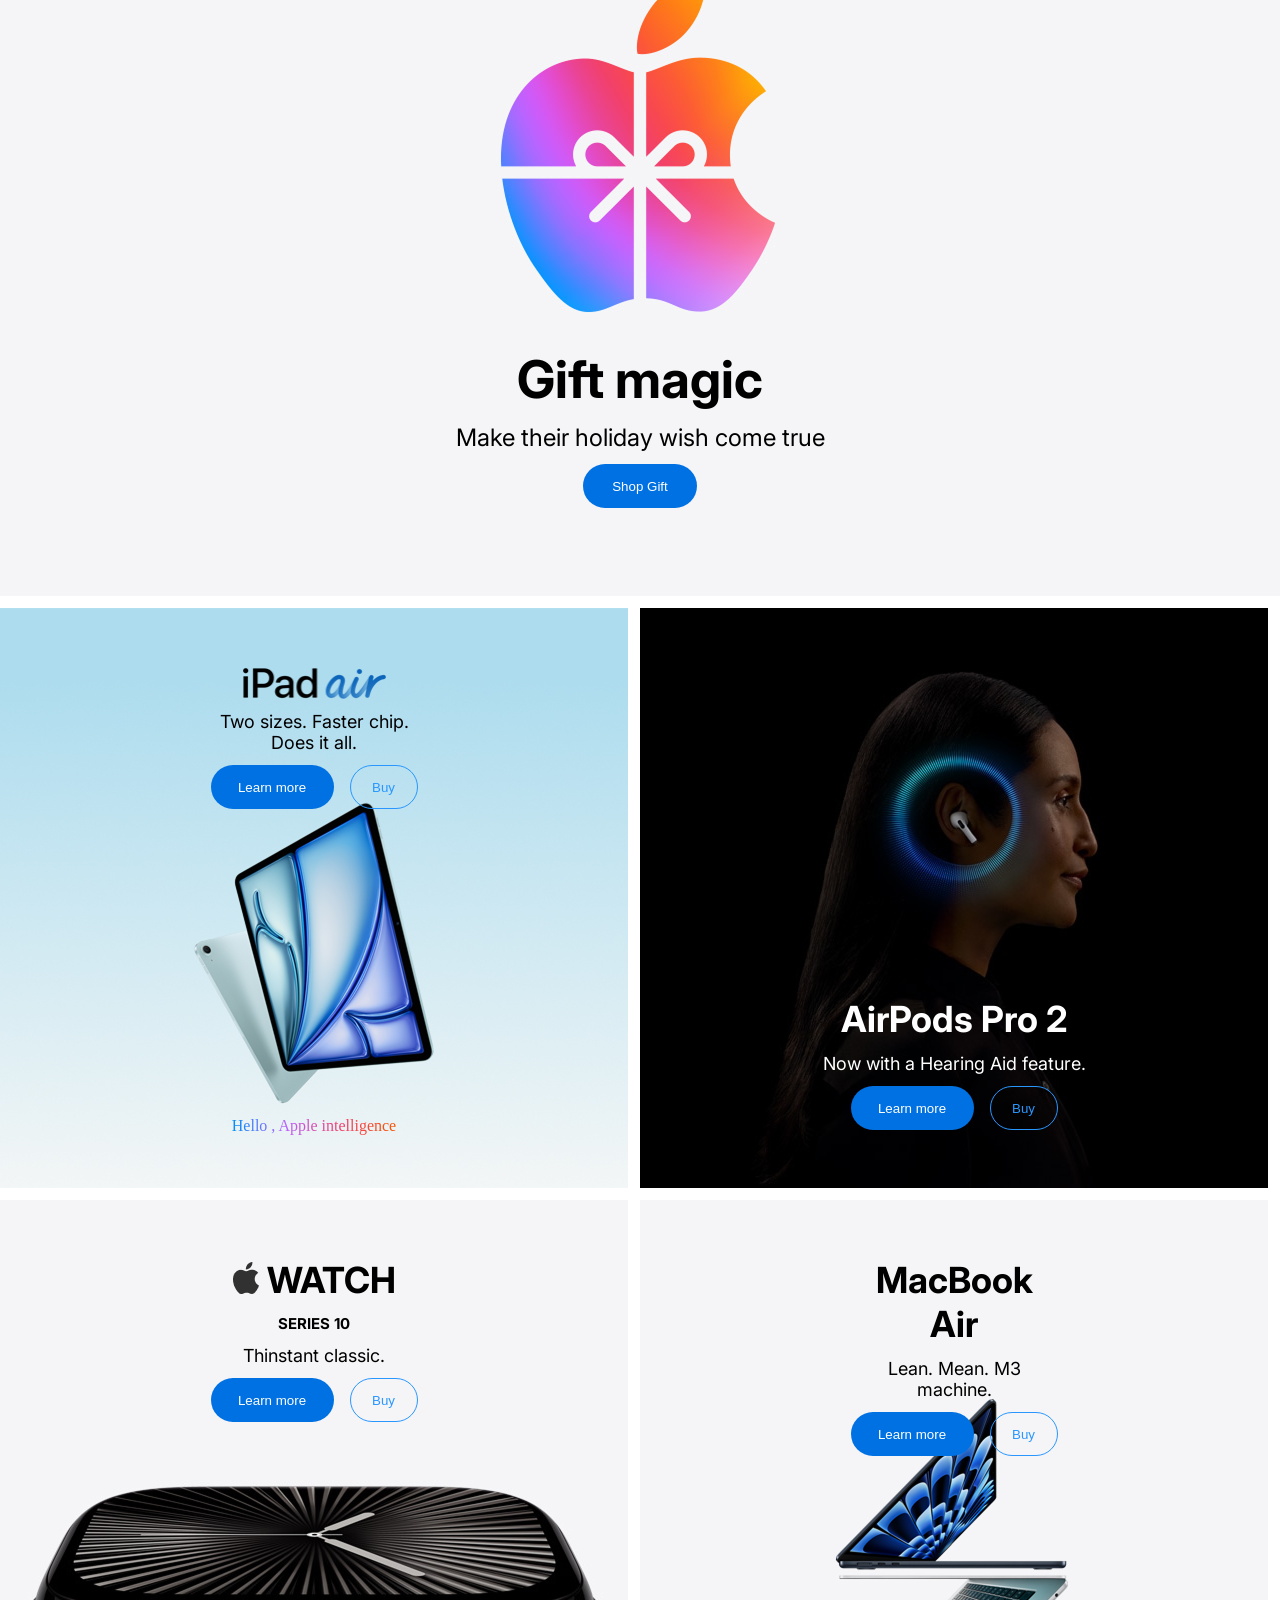
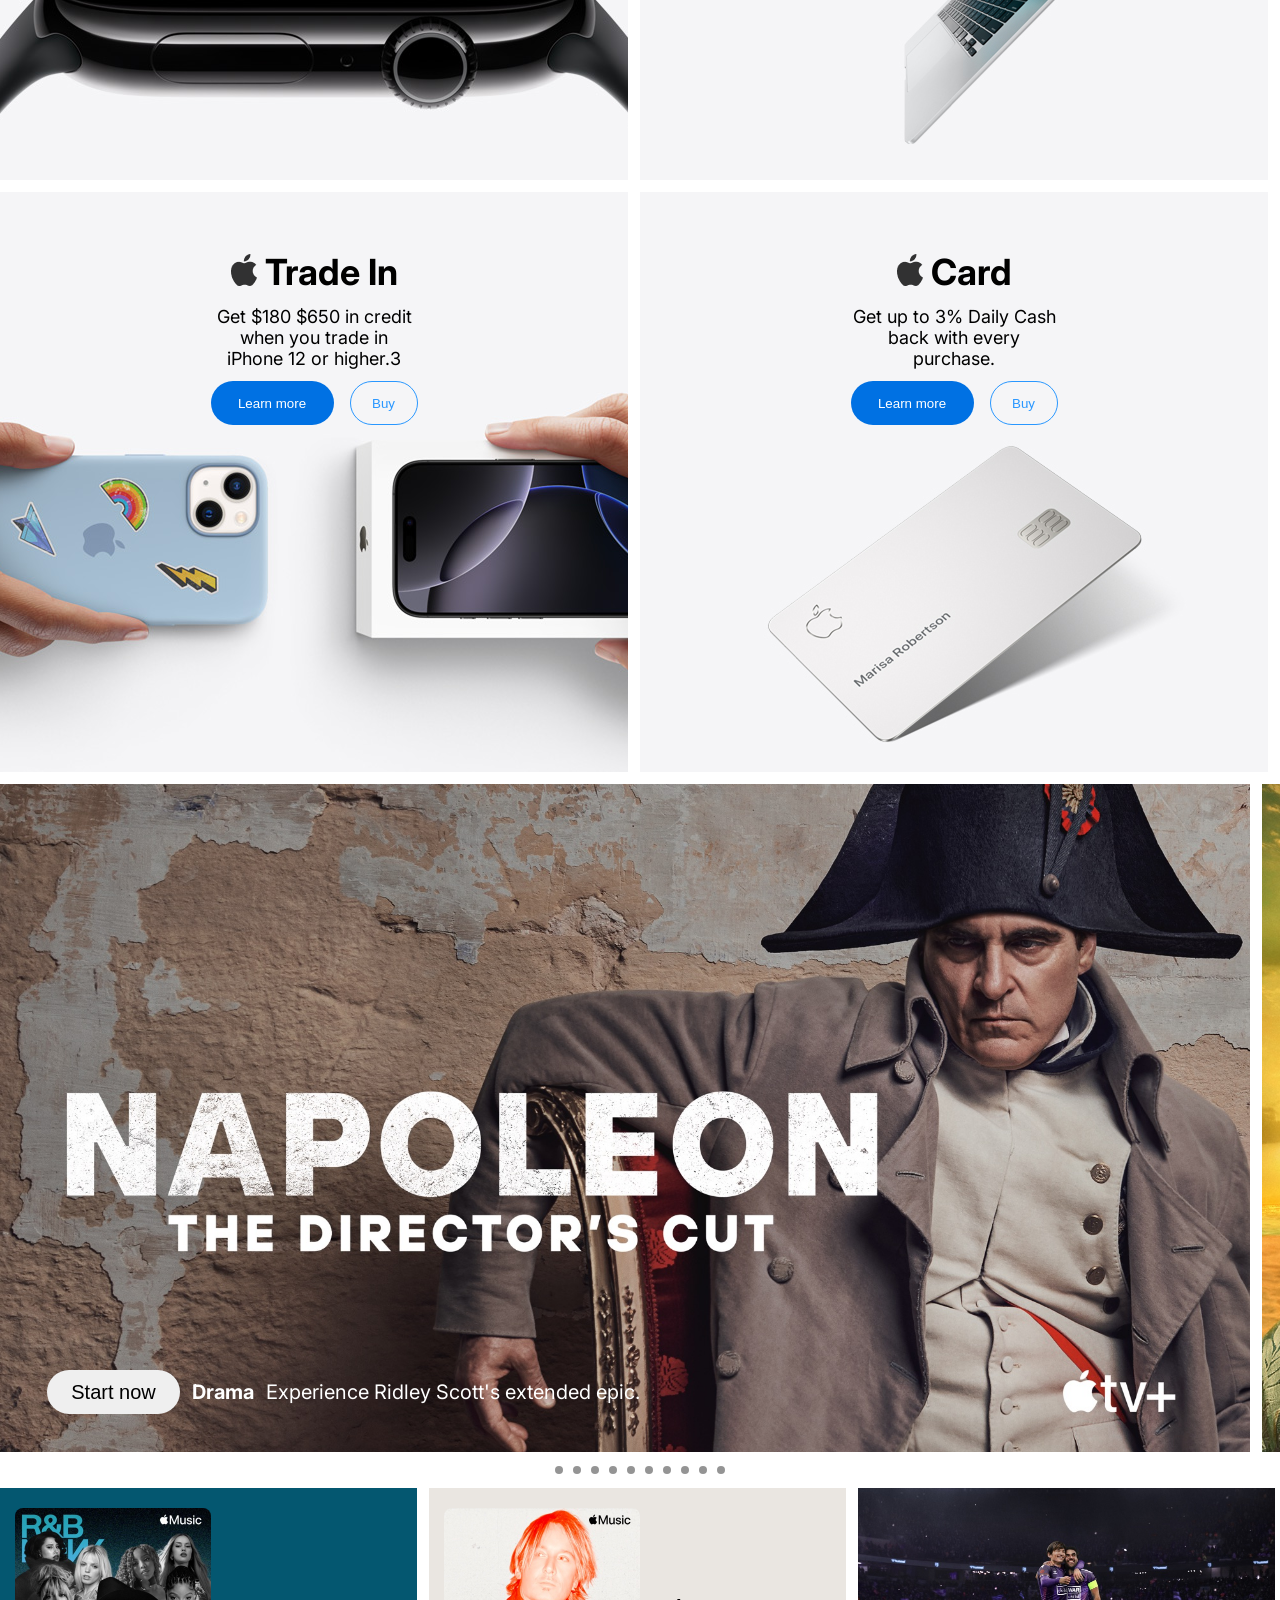
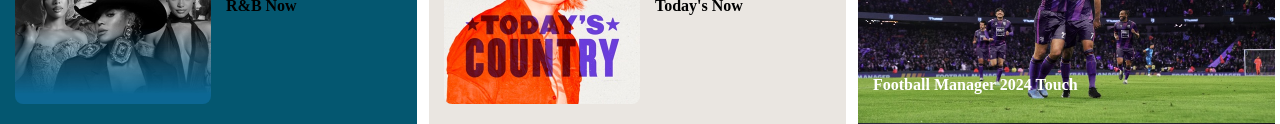
==== commit 36a84f7f: "store page 50$  duussan" ====
--- a/index.html
+++ b/index.html
@@ -8,8 +8,7 @@
     <link rel="preconnect" href="https://fonts.gstatic.com" crossorigin />
     <link
       href="https://fonts.googleapis.com/css2?family=Inter:ital,opsz,wght@0,14..32,100..900;1,14..32,100..900&family=Montserrat:ital,wght@0,100..900;1,100..900&display=swap"
-      rel="stylesheet"
-    />
+      rel="stylesheet" />
     <title>Apple.com</title>
   </head>
   <body>
@@ -21,16 +20,14 @@
             width="13"
             height="16"
             viewBox="0 0 13 16"
-            fill="none"
-          >
+            fill="none">
             <path
               d="M12.5589 5.4318C12.038 5.75071 11.6066 6.19655 11.3049 6.72761C11.0032 7.25867 10.8413 7.85759 10.8341 8.4683C10.8362 9.15565 11.0398 9.8273 11.4198 10.4001C11.7998 10.9728 12.3395 11.4215 12.972 11.6906C12.7226 12.4952 12.3536 13.2577 11.8772 13.9524C11.1956 14.9336 10.4829 15.9147 9.3985 15.9147C8.3141 15.9147 8.0352 15.2847 6.7855 15.2847C5.5668 15.2847 5.133 15.9354 4.1415 15.9354C3.15 15.9354 2.4581 15.0265 1.6628 13.9111C0.612269 12.3485 0.0349098 10.516 0 8.6335C0 5.5351 2.014 3.893 3.9969 3.893C5.0504 3.893 5.9283 4.5849 6.5893 4.5849C7.2193 4.5849 8.2005 3.8516 9.3985 3.8516C10.0145 3.83571 10.6249 3.97152 11.176 4.24708C11.7271 4.52264 12.202 4.92949 12.5589 5.4318ZM8.8305 2.54C9.3586 1.91876 9.65755 1.13513 9.6774 0.32C9.67829 0.212542 9.6679 0.105288 9.6464 0C8.73926 0.0886136 7.9004 0.520975 7.3019 1.2084C6.76871 1.80488 6.4585 2.56759 6.424 3.3669C6.4244 3.46411 6.43479 3.56102 6.455 3.6561C6.52652 3.66962 6.59912 3.67655 6.6719 3.6768C7.08997 3.64353 7.49692 3.5256 7.868 3.33018C8.23908 3.13475 8.56655 2.86591 8.8305 2.54Z"
               fill="black"
-              fill-opacity="0.8"
-            />
+              fill-opacity="0.8" />
           </svg>
         </div>
-        <div class="item"><p>Store</p></div>
+        <a class="item" href="./store.html"><p>Store</p></a>
         <div class="item"><p>Mac</p></div>
         <div class="item"><p>IPad</p></div>
         <div class="item"><p>IPhone</p></div>
@@ -46,26 +43,22 @@
           width="31"
           height="44"
           viewBox="0 0 31 44"
-          fill="none"
-        >
+          fill="none">
           <path
             d="M22.298 27.202L18.428 23.332C19.129 22.403 19.55 21.251 19.55 20C19.55 16.94 17.061 14.45 14 14.45C10.94 14.45 8.44995 16.94 8.44995 20C8.44995 23.061 10.94 25.55 14 25.55C15.251 25.55 16.403 25.129 17.332 24.428L21.202 28.298C21.353 28.449 21.552 28.526 21.75 28.526C21.948 28.526 22.146 28.45 22.298 28.298C22.601 27.995 22.601 27.505 22.298 27.202ZM9.54995 20C9.54995 17.546 11.547 15.55 14 15.55C16.454 15.55 18.45 17.547 18.45 20C18.45 22.453 16.454 24.45 14 24.45C11.546 24.45 9.54995 22.454 9.54995 20Z"
             fill="black"
-            fill-opacity="0.8"
-          />
+            fill-opacity="0.8" />
         </svg>
         <svg
           xmlns="http://www.w3.org/2000/svg"
           width="14"
           height="44"
           viewBox="0 0 14 44"
-          fill="none"
-        >
+          fill="none">
           <path
             d="M11.3535 16.0283H10.333C10.2236 15.2173 9.82728 14.4723 9.21582 13.9284C8.60436 13.3845 7.81827 13.0776 7.00003 13.0635C6.18179 13.0776 5.3957 13.3845 4.78424 13.9284C4.17278 14.4723 3.77643 15.2173 3.66703 16.0283H2.64703C2.08582 16.0286 1.54769 16.2517 1.15078 16.6485C0.753865 17.0452 0.530612 17.5833 0.530029 18.1445V25.86C0.530532 26.4211 0.753634 26.9591 1.15038 27.356C1.54712 27.7528 2.08509 27.976 2.64623 27.9767H11.3532C11.9145 27.9762 12.4526 27.753 12.8495 27.3562C13.2463 26.9593 13.4695 26.4212 13.47 25.86V18.1445C13.4694 17.5834 13.2463 17.0454 12.8495 16.6486C12.4527 16.2519 11.9147 16.0288 11.3535 16.0283ZM7.00003 14.1631C7.52744 14.1745 8.03515 14.3656 8.43921 14.7048C8.84328 15.0439 9.11951 15.5108 9.22223 16.0283H4.77783C4.88055 15.5108 5.15678 15.0439 5.56085 14.7048C5.96491 14.3656 6.47262 14.1745 7.00003 14.1631ZM12.37 25.86C12.3697 26.1296 12.2626 26.388 12.072 26.5787C11.8814 26.7693 11.623 26.8767 11.3534 26.8771H2.64653C2.37697 26.8766 2.11859 26.7693 1.92804 26.5786C1.73749 26.388 1.63032 26.1295 1.63003 25.86V18.1445C1.63035 17.875 1.73755 17.6166 1.92814 17.426C2.11872 17.2354 2.37711 17.1282 2.64663 17.1279H11.3536C11.6231 17.1282 11.8815 17.2355 12.072 17.4261C12.2625 17.6166 12.3697 17.875 12.37 18.1445V25.86Z"
             fill="black"
-            fill-opacity="0.8"
-          />
+            fill-opacity="0.8" />
         </svg>
       </div>
     </section>
--- a/style.css
+++ b/style.css
@@ -582,3 +582,181 @@
     color: #f5f5f7;
   }
 }
+
+/* store huudasni css */
+
+.banner-1 {
+  width: 100vw;
+  height: 60px;
+  display: flex;
+  align-items: center;
+  justify-content: center;
+  color: #1d1d1f;
+  font-weight: 400;
+  background-color: #fff;
+}
+
+.store {
+  width: 100vw;
+  height: 274px;
+  display: flex;
+  align-items: center;
+  background-color: #f5f5f7;
+  justify-content: space-between;
+  padding-inline: 120px;
+  padding-left: 140px;
+}
+.gradient {
+  width: 100%;
+  height: 20px;
+}
+.gradient img {
+  width: 100vw;
+  height: 20px;
+}
+
+.left-side {
+  width: 50%;
+  display: flex;
+  align-items: center;
+  justify-content: center;
+  gap: 32px;
+}
+.color-text {
+  font-size: 44px;
+  font-family: inter;
+  font-style: bold;
+  background: linear-gradient(90deg, #0090f7 0%, #ba62fc 50%, #f2416b 100%);
+  background-clip: text;
+  -webkit-background-clip: text;
+  -webkit-text-fill-color: transparent;
+}
+.left-side p {
+  color: #6e6e73;
+  font-family: Inter;
+  font-size: 44px;
+  font-style: normal;
+  font-weight: 700;
+  line-height: 52.01px; /* 118.205% */
+}
+.right-side {
+  width: 50%;
+  height: 400px;
+  display: flex;
+  justify-content: center;
+  align-items: center;
+  gap: 16px;
+}
+
+.right-side img {
+  width: 35px;
+  height: 35px;
+}
+.chat {
+  color: #1d1d1f;
+  font-family: Inter;
+  font-size: 14px;
+  font-style: normal;
+  font-weight: 700;
+  line-height: 20px; /* 142.857% */
+}
+
+.porduct-list {
+  width: 100vw;
+  display: flex;
+  align-items: center;
+  justify-content: space-evenly;
+  gap: 12px;
+  background-color: #f5f5f7;
+  text-align: center;
+  font-family: inter;
+  font-size: 14px;
+  overflow: scroll;
+  scroll-behavior: smooth;
+  scrollbar-width: none;
+  padding-inline: 120px;
+  padding-left: 140px;
+}
+
+.porduct-card img {
+  width: 120px;
+  height: 78px;
+}
+
+.latest-porduct-section {
+  width: 100vw;
+  height: 553px;
+}
+
+#card-1 {
+  background-image: url(./img/card-1.jpeg);
+}
+#card-2 {
+  background-image: url(./img/card2.jpeg);
+}
+
+#card-3 {
+  background-image: url(./img/card-1.jpeg);
+}
+#card-4 {
+  background-image: url(./img/card-1.jpeg);
+}
+#card-5 {
+  background-image: url(./img/card-1.jpeg);
+}
+#card-6 {
+  background-image: url(./img/card-1.jpeg);
+}
+#card-7 {
+  background-image: url(./img/card-1.jpeg);
+}
+#card-8 {
+  background-image: url(./img/card-1.jpeg);
+}
+#card-9 {
+  background-image: url(./img/card-1.jpeg);
+}
+#card-10 {
+  background-image: url(./img/card-1.jpeg);
+}
+#card-11 {
+  background-image: url(./img/card-1.jpeg);
+}
+
+.section-1 {
+  padding-left: 140px;
+  background-color: #f5f5f7;
+}
+.latets-title {
+  display: flex;
+  align-items: center;
+  gap: 12px;
+}
+
+.latest-porduct-list {
+  width: 100vw;
+  height: 550px;
+  display: flex;
+  gap: 12px;
+  background-color: #f5f5f7;
+}
+
+.latets-porduct-card {
+  width: 400px;
+  height: 500px;
+  background-size: cover;
+  background-position: center;
+  border-radius: 18px;
+  padding: 30px;
+  display: flex;
+  flex-shrink: 0;
+  cursor: pointer;
+  row-gap: 12px;
+  border-radius: 18px;
+  flex-direction: column;
+  scroll-snap-align: start;
+  box-shadow: rgba(0, 0, 0, 0.08) 2px 4px 12px 0px;
+}
+.white {
+  color: white;
+}
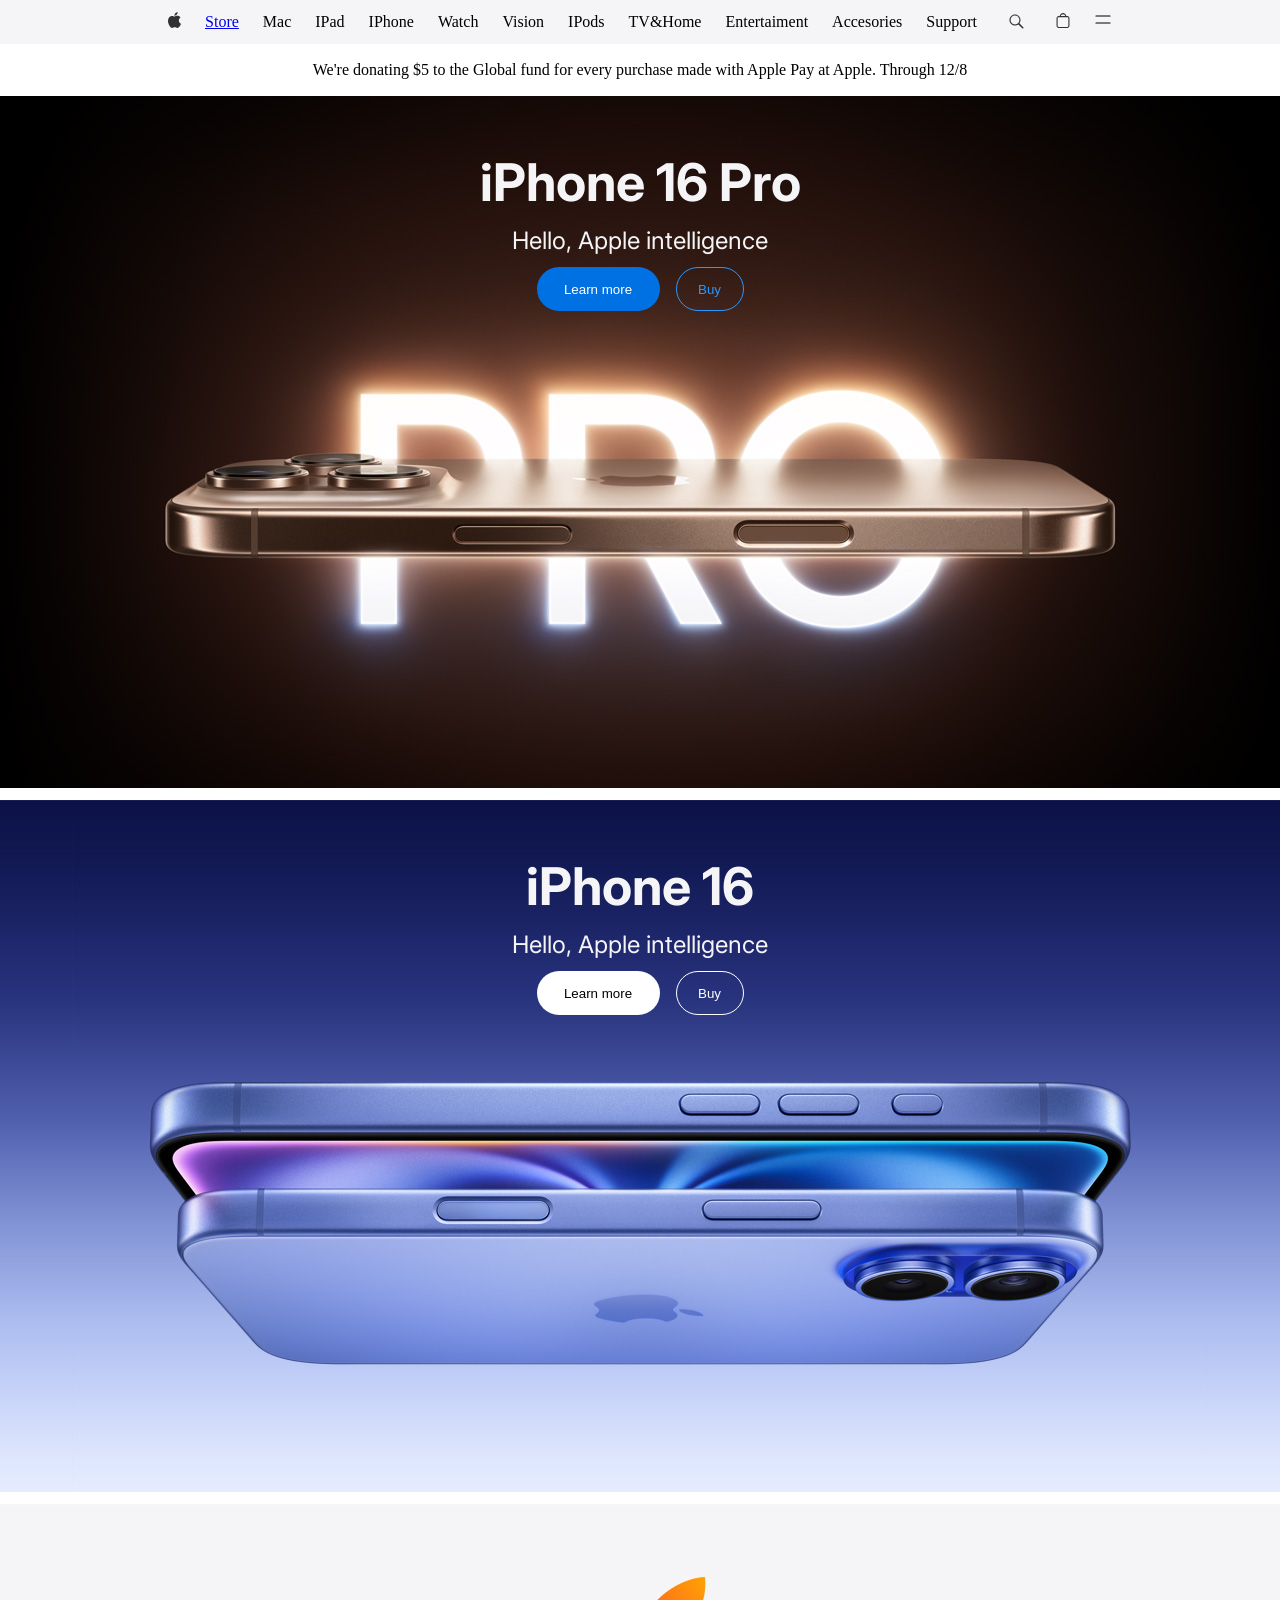
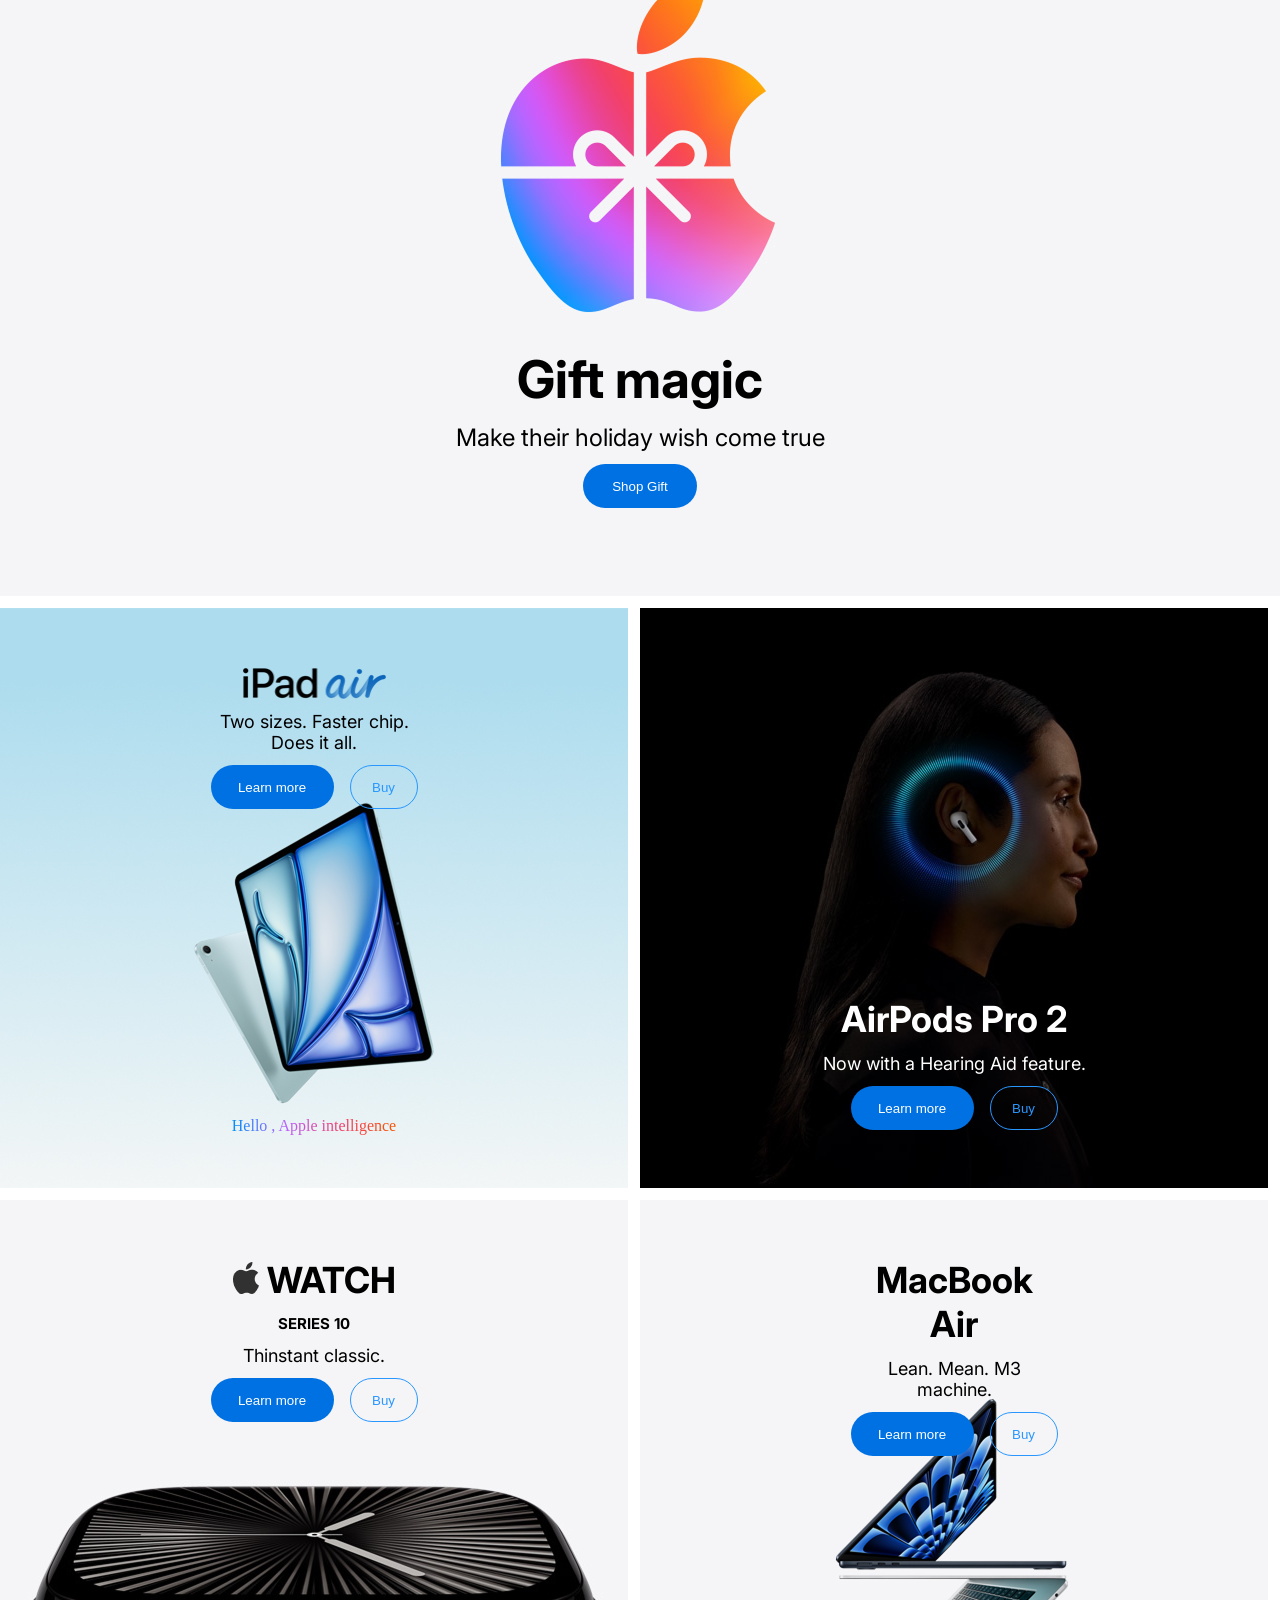
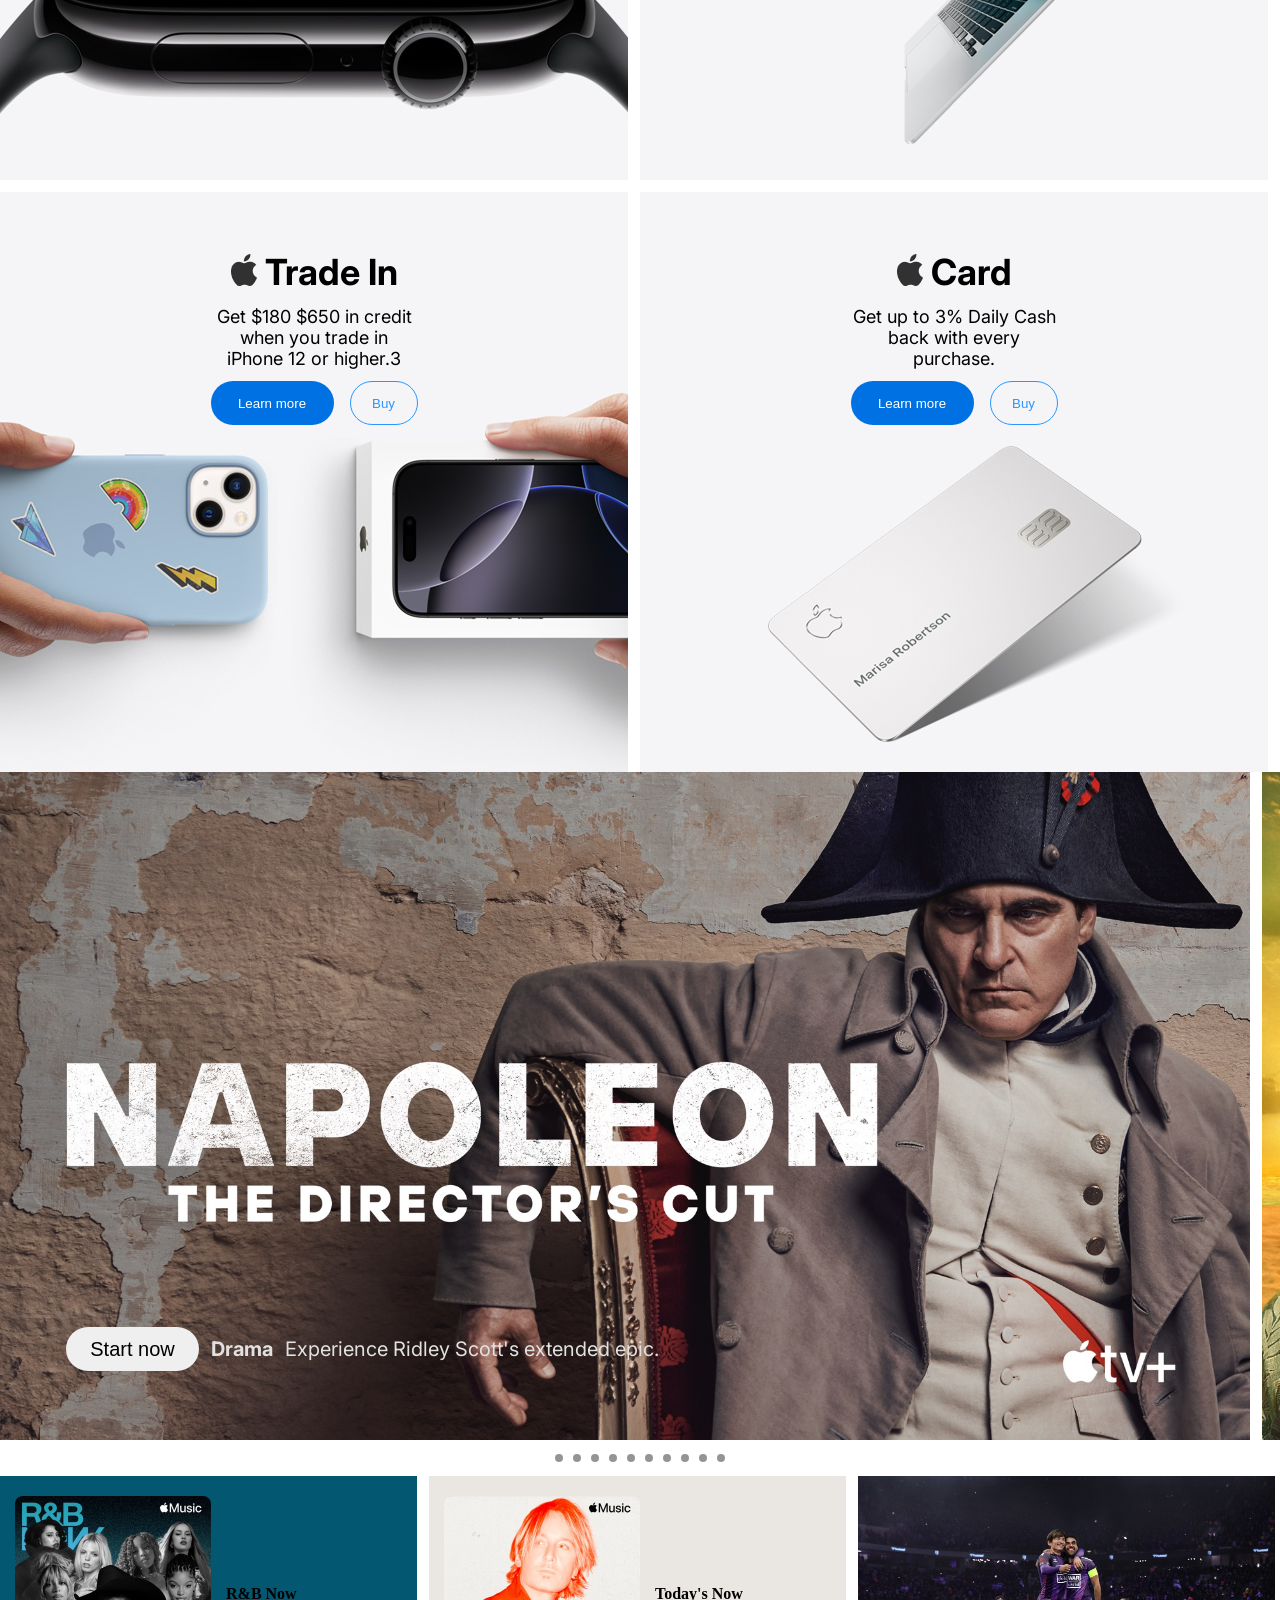
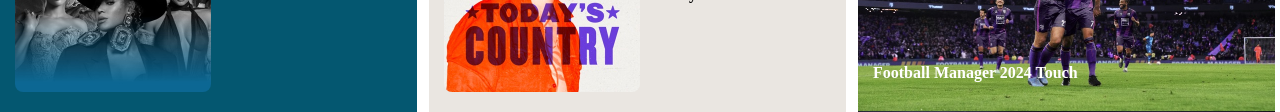
==== commit ce4a3916: "80%" ====
--- a/index.html
+++ b/index.html
@@ -60,6 +60,27 @@
             fill="black"
             fill-opacity="0.8" />
         </svg>
+        <div class="menu-bar">
+          <svg
+            xmlns="http://www.w3.org/2000/svg"
+            width="18"
+            height="18"
+            viewBox="0 0 18 18"
+            fill="none">
+            <path
+              d="M2 12H16"
+              stroke="black"
+              stroke-width="1.2"
+              stroke-linecap="round"
+              stroke-linejoin="round" />
+            <path
+              d="M2 5H16"
+              stroke="black"
+              stroke-width="1.2"
+              stroke-linecap="round"
+              stroke-linejoin="round" />
+          </svg>
+        </div>
       </div>
     </section>
     <div class="banner">
@@ -80,7 +101,7 @@
         </div>
       </div>
       <div class="background" id="background-2">
-        <div class="title-1">
+        <div class="title-2">
           <h2>iPhone 16</h2>
           <p>Hello, Apple intelligence</p>
           <div class="buttons">
@@ -99,6 +120,7 @@
         </div>
       </div>
     </section>
+
     <section class="porduct-container">
       <div id="porduct-background-1" class="porduct">
         <div class="porduct-title">
@@ -178,6 +200,7 @@
         </div>
       </div>
     </section>
+
     <section class="media-container">
       <div id="media-1" class="scroll-item">
         <div class="info">
@@ -330,6 +353,71 @@
             <button>Listen Now</button>
           </div>
         </div>
+        <!-- <div id="bg-1" class="slider-item">
+          <div class="slider-image-small" id="item-1"></div>
+          <p>R&B Now</p>
+          <div class="slider-button">
+            <button>Listen Now</button>
+          </div>
+        </div>
+        <div id="bg-2" class="slider-item">
+          <div class="slider-image-small" id="item-2"></div>
+          <p>Today's Now</p>
+          <div class="slider-button">
+            <button>Listen Now</button>
+          </div>
+        </div>
+        <div id="item-3" class="slider-item">
+          <p class="slider-caption">Football Manager 2024 Touch</p>
+          <div class="slider-button">
+            <button>Listen Now</button>
+          </div>
+        </div>
+        <div id="item-4" class="slider-item">
+          <p class="slider-caption">6 Weeks to Restart Your Fitness</p>
+          <div class="slider-button">
+            <button>Listen Now</button>
+          </div>
+        </div>
+        <div id="item-5" class="slider-item">
+          <p class="slider-caption">NBA 2k25 Arcade Edition</p>
+          <img src="./arcade.png" alt="" />
+          <div class="slider-button">
+            <button>Listen Now</button>
+          </div>
+        </div>
+        <div id="item-6" class="slider-item">
+          <p class="slider-caption">Strength with Kyle</p>
+          <div class="slider-button">
+            <button>Listen Now</button>
+          </div>
+        </div>
+        <div id="item-7" class="slider-item">
+          <p class="slider-caption">Run your first 5K</p>
+          <div class="slider-button">
+            <button>Listen Now</button>
+          </div>
+        </div>
+        <div id="bg-8" class="slider-item">
+          <div class="slider-image-small" id="item-8"></div>
+          <p>Today's Indie Rock</p>
+          <div class="slider-button">
+            <button>Listen Now</button>
+          </div>
+        </div>
+        <div id="item-9" class="slider-item">
+          <p class="slider-caption">Hello Kitty Island Adventure</p>
+          <div class="slider-button">
+            <button>Listen Now</button>
+          </div>
+        </div>
+        <div id="bg-10" class="slider-item">
+          <div class="slider-image-small" id="item-10"></div>
+          <p>R&B Now</p>
+          <div class="slider-button">
+            <button>Listen Now</button>
+          </div>
+        </div> -->
       </div>
     </section>
   </body>
--- a/style.css
+++ b/style.css
@@ -21,6 +21,7 @@
   gap: 24px;
   position: fixed;
 }
+
 .banner {
   width: 100vw;
   height: 52px;
@@ -68,6 +69,25 @@
   color: #f5f5f7;
 }
 .title-1 p {
+  font-size: 24px;
+  font-family: Inter;
+  color: #f5f5f7;
+}
+
+.title-2 {
+  gap: 12px;
+  display: flex;
+  align-items: center;
+  justify-content: center;
+  flex-direction: column;
+  padding: 55px;
+}
+.title-2 h2 {
+  font-size: 52px;
+  font-family: inter;
+  color: #f5f5f7;
+}
+.title-2 p {
   font-size: 24px;
   font-family: Inter;
   color: #f5f5f7;
@@ -341,23 +361,17 @@
 }
 
 .scroll-item {
-  position: relative;
+  padding: 66px;
+  background-position: center;
+  background-size: cover;
   min-width: 1250px;
   height: 668px;
-  background-size: cover;
-  margin-top: 12px;
-}
-.info {
-  gap: 12px;
-  display: flex;
-  align-items: center;
-  left: 47px;
-  bottom: 38px;
-  position: absolute;
-  font-size: 20px;
-}
-
-.info button {
+  display: flex;
+  flex-direction: column;
+  justify-content: flex-end;
+}
+
+.scroll-item button {
   width: 133px;
   height: 44px;
   border-radius: 999px;
@@ -365,18 +379,26 @@
   border: none;
   font-size: 20px;
 }
-.info h2 {
+.info {
+  width: 600px;
+  height: 50px;
+  display: flex;
+  align-items: center;
+  gap: 12px;
+}
+
+.scroll-item h2 {
   font-size: 20px;
   font-family: inter;
   font-style: bold;
-  color: white;
-}
-
-.info p {
+  color: rgb(226, 225, 225);
+}
+
+.scroll-item p {
   font-size: 20px;
   font-family: inter;
   font-style: regular;
-  color: white;
+  color: rgb(226, 225, 225);
 }
 .bullets {
   display: flex;
@@ -446,7 +468,7 @@
 }
 
 .slider-container {
-  width: 100vw;
+  width: 100%;
   overflow: hidden;
 }
 
@@ -457,7 +479,7 @@
   animation-name: slider;
   animation-timing-function: linear;
   animation-iteration-count: infinite;
-  animation-duration: 40s;
+  animation-duration: 10s;
 }
 
 .slider-item {
@@ -469,15 +491,14 @@
   column-gap: 15px;
   font-weight: bold;
   align-items: center;
-  color: var(--color);
 }
 
 @keyframes slider {
   from {
-    transform: translate(100vw);
+    transform: translate(0%);
   }
   to {
-    transform: translate(-5000px);
+    transform: translate(-100vw);
   }
 }
 .slider-image-small {
@@ -498,16 +519,22 @@
   position: absolute;
   right: 165px;
   bottom: 100px;
-  /* display: none; */
   opacity: 0;
+}
+.slider:hover {
+  animation-play-state: paused;
+  filter: grayscale (1);
 }
 .slider:hover .slider-item {
   filter: brightness(50%);
 }
 
+.slider .slider-item:hover {
+  filter: grayscale(0);
+}
+
 .slider-item:hover .slider-button button {
   opacity: 1;
-  margin-top: 0;
   transition: all 0.3s ease;
 }
 
@@ -517,70 +544,6 @@
   color: white;
   font-weight: bold;
   position: absolute;
-}
-
-/* responsibility heseg */
-
-@media (max-width: 700px) {
-}
-@media (max-width: 430px) {
-  .header-menu {
-    width: 100vw;
-    height: 44px;
-    display: flex;
-    /* flex-direction: column; */
-    align-items: center;
-    gap: 12px;
-  }
-  .nav {
-    background-color: #f5f5f7;
-    width: 100vw;
-    display: flex;
-    align-items: center;
-    justify-content: center;
-    gap: 24px;
-    position: fixed;
-  }
-  .banner {
-    width: 100vw;
-    height: 52px;
-    display: flex;
-    align-items: center;
-    justify-content: center;
-    text-align: center;
-    font-size: 14px;
-  }
-
-  #background-1 {
-    background-image: url(img/bosoo.jpg);
-  }
-  .background {
-    width: 100vw;
-    height: 500px;
-    display: flex;
-    flex-direction: column;
-    align-items: center;
-    background-size: cover;
-    justify-content: flex-end;
-  }
-  .title-1 {
-    gap: 12px;
-    display: flex;
-    align-items: center;
-    justify-content: center;
-    flex-direction: column;
-    padding: 58px;
-  }
-  .title-1 h2 {
-    font-size: 30px;
-    font-family: inter;
-    color: #f5f5f7;
-  }
-  .title-1 p {
-    font-size: 18px;
-    font-family: Inter;
-    color: #f5f5f7;
-  }
 }
 
 /* store huudasni css */
@@ -672,10 +635,11 @@
   font-family: inter;
   font-size: 14px;
   overflow: scroll;
-  scroll-behavior: smooth;
   scrollbar-width: none;
   padding-inline: 120px;
   padding-left: 140px;
+  flex-shrink: 0;
+  padding-bottom: 60px;
 }
 
 .porduct-card img {
@@ -696,31 +660,31 @@
 }
 
 #card-3 {
-  background-image: url(./img/card-1.jpeg);
+  background-image: url(./img/card3.jpeg);
 }
 #card-4 {
-  background-image: url(./img/card-1.jpeg);
+  background-image: url(./img/card4.jpeg);
 }
 #card-5 {
-  background-image: url(./img/card-1.jpeg);
+  background-image: url(./img/card5.jpeg);
 }
 #card-6 {
-  background-image: url(./img/card-1.jpeg);
+  background-image: url(./img/card6.jpeg);
 }
 #card-7 {
-  background-image: url(./img/card-1.jpeg);
+  background-image: url(./img/card7.jpeg);
 }
 #card-8 {
-  background-image: url(./img/card-1.jpeg);
+  background-image: url(./img/card8.jpeg);
 }
 #card-9 {
-  background-image: url(./img/card-1.jpeg);
+  background-image: url(./img/card9.jpeg);
 }
 #card-10 {
-  background-image: url(./img/card-1.jpeg);
+  background-image: url(./img/card10.jpeg);
 }
 #card-11 {
-  background-image: url(./img/card-1.jpeg);
+  background-image: url(./img/card11.jpeg);
 }
 
 .section-1 {
@@ -732,13 +696,20 @@
   align-items: center;
   gap: 12px;
 }
+.latets-title p {
+  font-size: 24px;
+  color: #6e6e73;
+  font-weight: 700;
+  font-family: inter;
+}
 
 .latest-porduct-list {
-  width: 100vw;
   height: 550px;
   display: flex;
   gap: 12px;
   background-color: #f5f5f7;
+  overflow: scroll;
+  scrollbar-width: none;
 }
 
 .latets-porduct-card {
@@ -754,9 +725,174 @@
   row-gap: 12px;
   border-radius: 18px;
   flex-direction: column;
-  scroll-snap-align: start;
   box-shadow: rgba(0, 0, 0, 0.08) 2px 4px 12px 0px;
 }
 .white {
   color: white;
 }
+
+/* responsibility heseg */
+
+@media (max-width: 1000px) {
+  .header-menu {
+    height: 44px;
+    display: flex;
+    /* flex-direction: column; */
+    align-items: center;
+    gap: 12px;
+  }
+  .item p {
+    display: none;
+  }
+  .nav {
+    width: 100vw;
+    justify-content: space-evenly;
+    gap: 0px;
+    position: fixed;
+  }
+  .banner {
+    height: 52px;
+    display: flex;
+    align-items: center;
+    justify-content: center;
+    text-align: center;
+    font-size: 14px;
+  }
+
+  .scroll-item {
+    min-width: 689px;
+    height: 368px;
+    padding: 30px;
+  }
+}
+@media (max-width: 450px) {
+  .header-menu {
+    height: 44px;
+    display: flex;
+    /* flex-direction: column; */
+    align-items: center;
+    gap: 12px;
+  }
+  .item p {
+    display: none;
+  }
+  .nav {
+    width: 100vw;
+    justify-content: space-evenly;
+    gap: 0px;
+    position: fixed;
+  }
+  .banner {
+    height: 52px;
+    display: flex;
+    align-items: center;
+    justify-content: center;
+    text-align: center;
+    font-size: 14px;
+  }
+
+  #background-1 {
+    background-image: url(img/bosoo.jpg);
+  }
+  #background-2 {
+    background-image: url(img/bosoo2.jpg);
+  }
+  .background {
+    height: 500px;
+    flex-direction: column;
+    align-items: center;
+    background-size: cover;
+    justify-content: flex-end;
+  }
+  .title-1 h2 {
+    font-size: 30px;
+  }
+  .title-1 p {
+    font-size: 18px;
+  }
+  .title-2 {
+    margin-bottom: 285px;
+  }
+
+  .title-2 h2 {
+    font-size: 30px;
+  }
+  .title-2 {
+    font-size: 18px;
+  }
+  .background3 {
+    display: none;
+  }
+  .porduct-container {
+    flex-direction: column;
+    flex-wrap: nowrap;
+    height: auto;
+  }
+  .porduct {
+    background-position: center;
+    width: 100vw;
+    height: 500px;
+    background-position: center;
+    background-size: cover;
+  }
+  .porduct-title {
+    justify-content: center;
+  }
+  .porduct-bottom {
+    background-position: center;
+    width: 100vw;
+    height: 500px;
+    background-size: cover;
+  }
+  #porduct-background-3 {
+    background-image: url(img/bosoo\ iwatch.jpg);
+  }
+
+  .scroll-item {
+    min-width: 274px;
+    height: 495px;
+    padding: 12px;
+  }
+
+  .scroll-item {
+    background-position: center;
+    background-size: cover;
+    min-width: 274px;
+    height: 495px;
+    display: flex;
+    flex-direction: column;
+    justify-content: flex-end;
+  }
+
+  .scroll-item button {
+    width: 130px;
+    height: 44px;
+    border-radius: 999px;
+    color: #000000;
+    border: none;
+    font-size: 14px;
+  }
+  .info {
+    width: 246px;
+    height: 131px;
+    display: flex;
+    flex-direction: column;
+    align-items: center;
+    gap: 6px;
+    text-align: center;
+  }
+
+  .scroll-item h2 {
+    font-size: 16px;
+    font-family: inter;
+    font-style: bold;
+    color: rgb(226, 225, 225);
+  }
+
+  .scroll-item p {
+    font-size: 14px;
+    font-family: inter;
+    font-style: regular;
+    color: rgb(226, 225, 225);
+  }
+}
